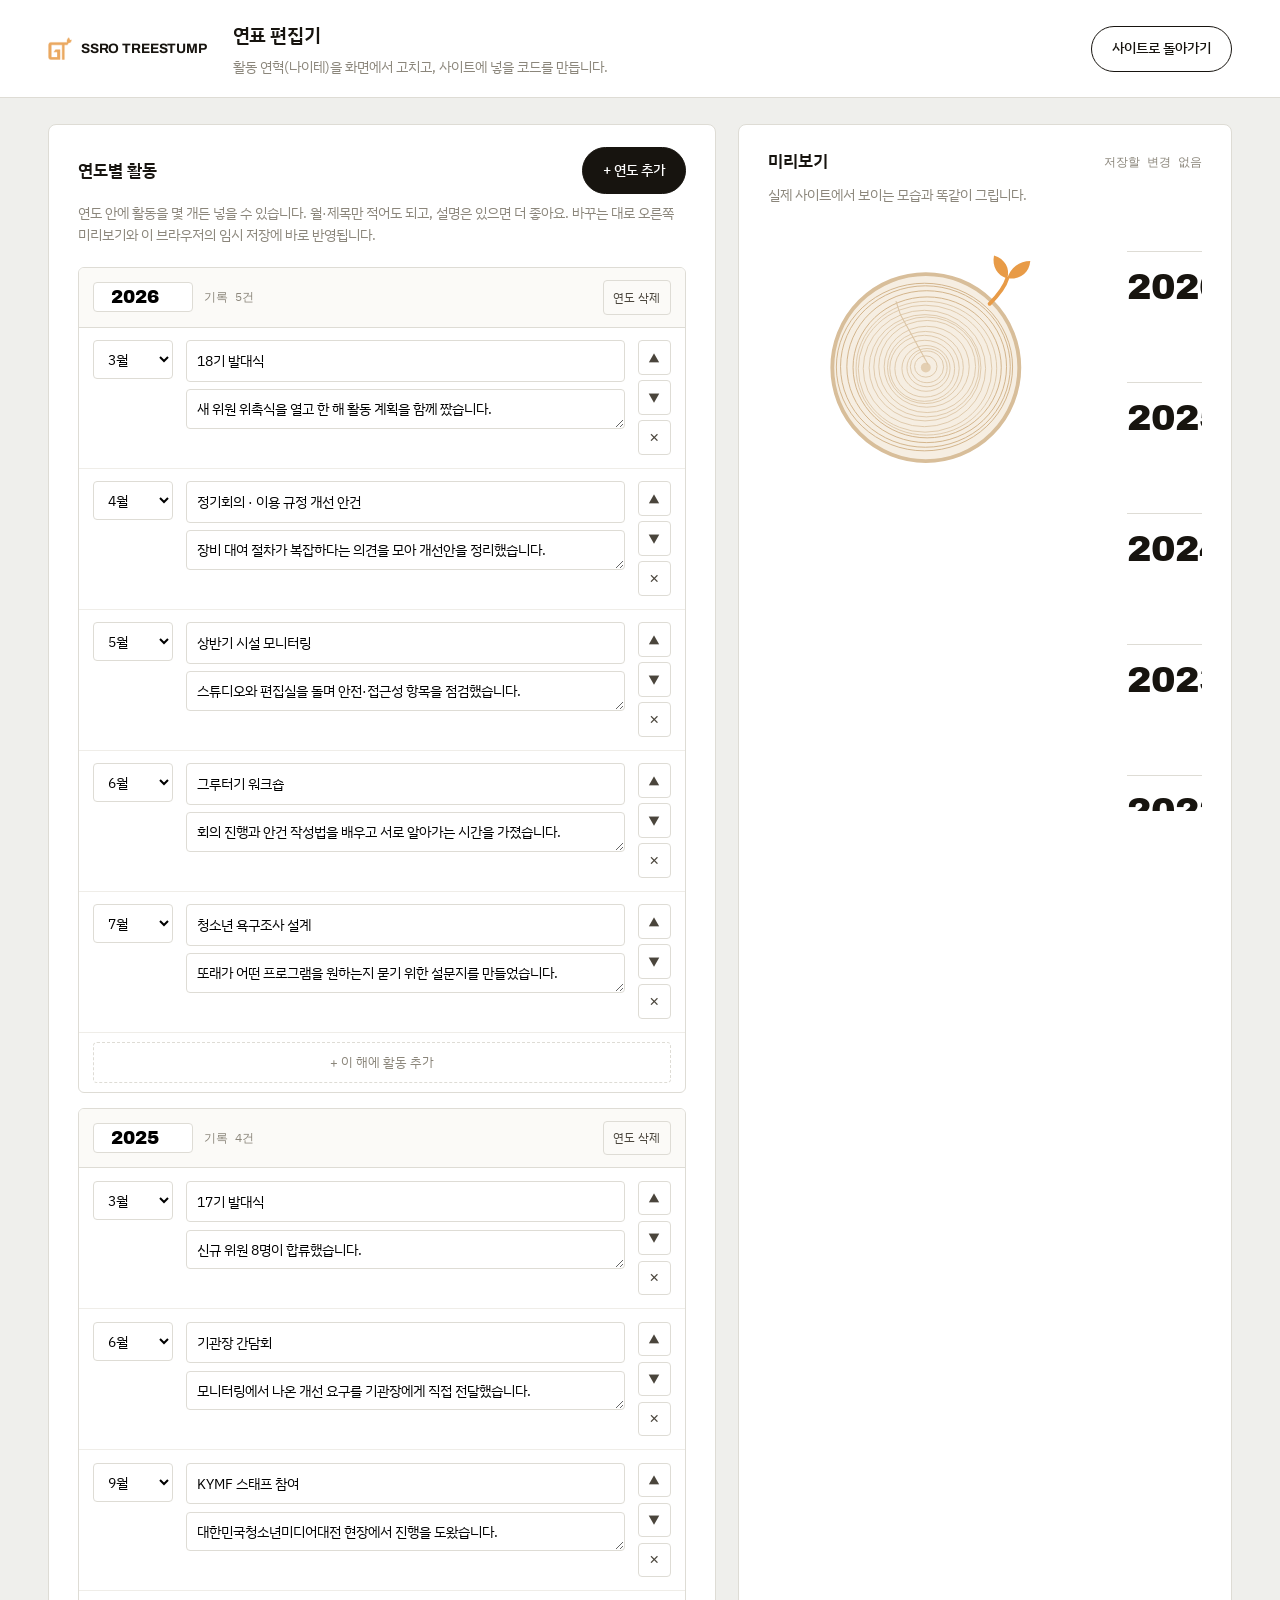
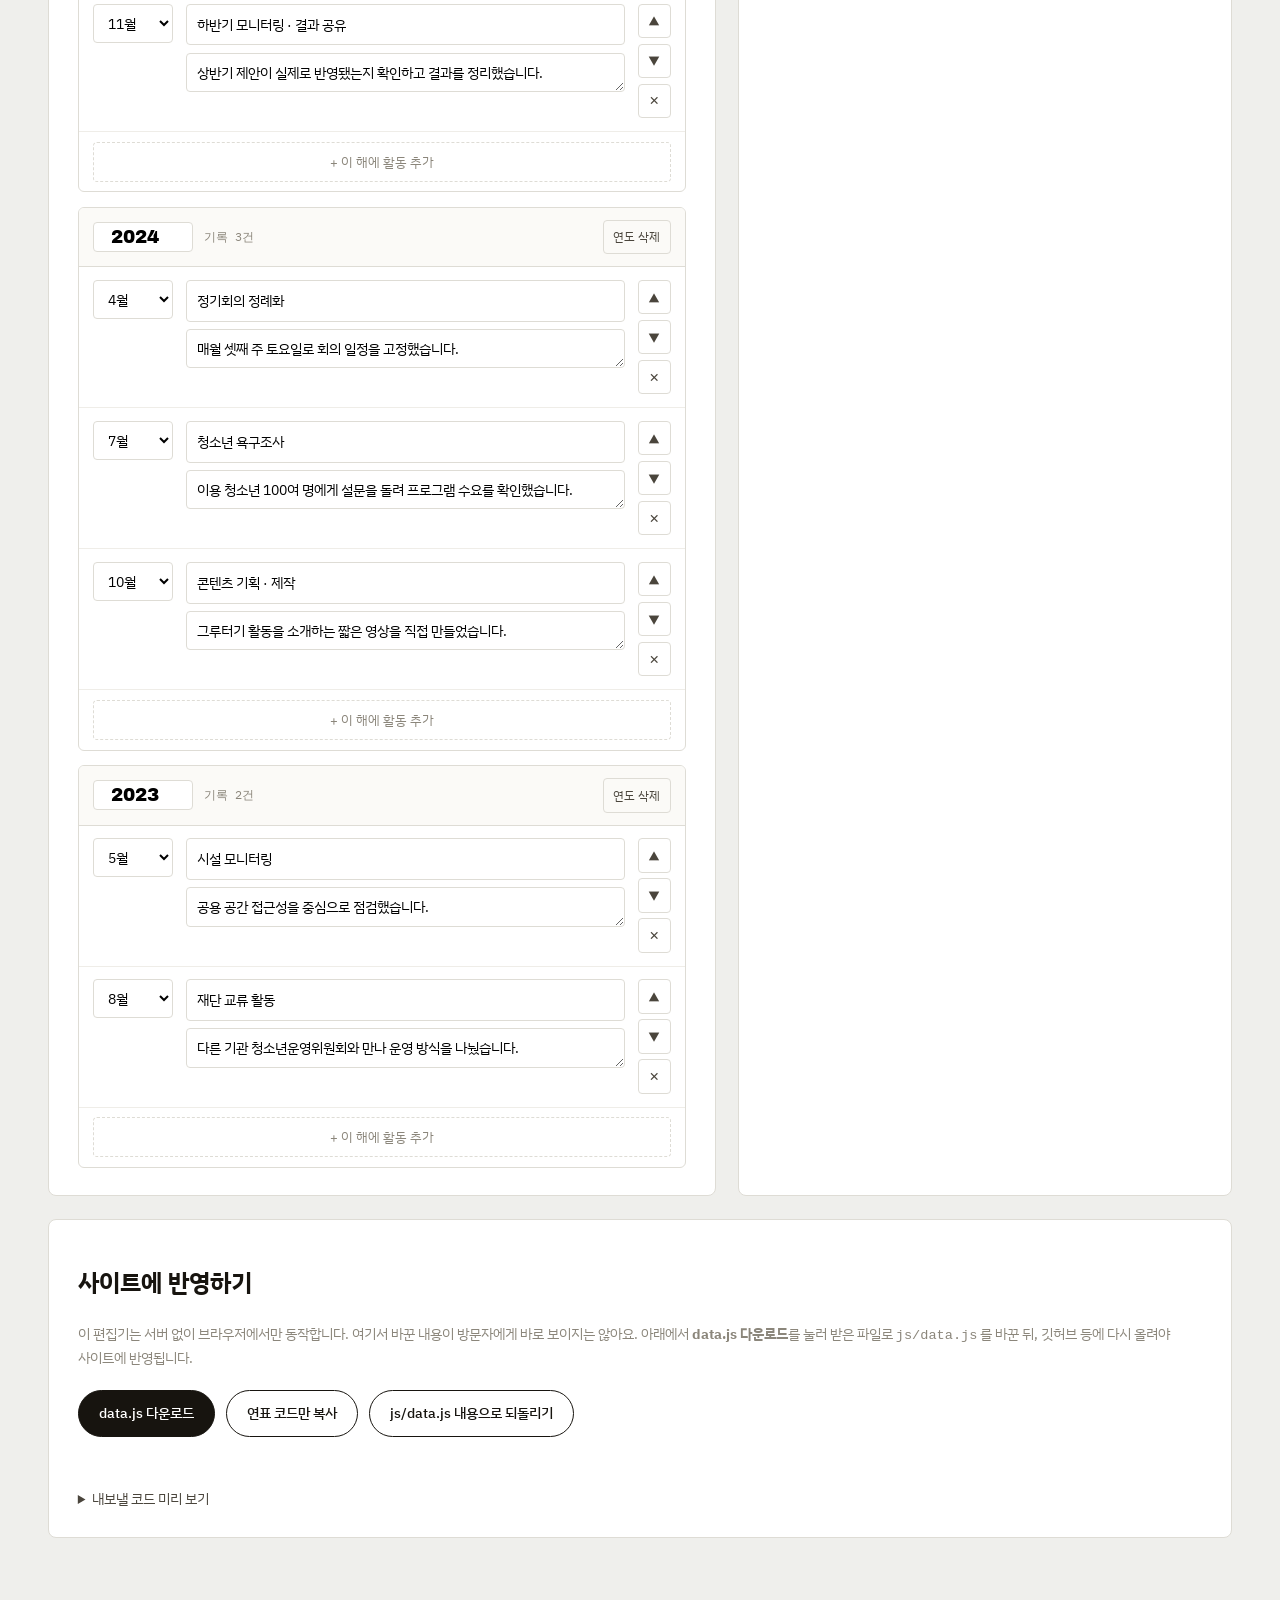
==== admin/timeline.html @ b39d5efb "Add timeline editor and polish site for deployment - Extract ring/year-list rendering into js/timeli" ====
<!DOCTYPE html>
<html lang="ko">
<head>
<meta charset="utf-8">
<meta name="viewport" content="width=device-width, initial-scale=1">
<title>연표 편집기 · SSRO TREESTUMP</title>
<meta name="description" content="그루터기 활동 연혁(나이테)을 편집하고 js/data.js 로 내보내는 관리자용 도구입니다.">
<meta name="robots" content="noindex, nofollow">
<link rel="icon" href="../img/logo.png">
<link rel="preconnect" href="https://fonts.googleapis.com">
<link rel="preconnect" href="https://fonts.gstatic.com" crossorigin>
<link href="https://fonts.googleapis.com/css2?family=Archivo+Black&family=Archivo:wght@400;500;600;700&family=IBM+Plex+Mono:wght@400;500&family=IBM+Plex+Sans+KR:wght@300;400;500;600;700&display=swap" rel="stylesheet">
<link rel="stylesheet" href="../css/style.css">
<link rel="stylesheet" href="../css/timeline-admin.css">
<script>document.documentElement.classList.add("js")</script>
</head>
<body class="admin-body">

<header class="admin-top">
  <a class="admin-brand" href="../index.html">
    <img src="../img/logo.png" alt="">
    <span>SSRO TREESTUMP</span>
  </a>
  <div class="admin-top-title">
    <h1>연표 편집기</h1>
    <p>활동 연혁(나이테)을 화면에서 고치고, 사이트에 넣을 코드를 만듭니다.</p>
  </div>
  <a class="btn ghost admin-back" href="../index.html">사이트로 돌아가기</a>
</header>

<div id="draftBanner" class="admin-banner" hidden>
  <p><b>이어서 하던 작업이 있어요.</b> 이 브라우저에 저장된 임시본을 불러올까요?</p>
  <div class="admin-banner-actions">
    <button class="btn" id="resumeDraft" type="button">이어서 하기</button>
    <button class="btn ghost" id="discardDraft" type="button">지우고 새로 시작</button>
  </div>
</div>

<main class="admin-main">

  <section class="admin-panel admin-editor" aria-labelledby="editorTitle">
    <div class="admin-panel-head">
      <h2 id="editorTitle">연도별 활동</h2>
      <button class="btn" id="addYearBtn" type="button">+ 연도 추가</button>
    </div>
    <p class="admin-hint">연도 안에 활동을 몇 개든 넣을 수 있습니다. 월·제목만 적어도 되고, 설명은 있으면 더 좋아요. 바꾸는 대로 오른쪽 미리보기와 이 브라우저의 임시 저장에 바로 반영됩니다.</p>
    <div id="yearList" class="admin-year-list"></div>
  </section>

  <section class="admin-panel admin-preview" aria-labelledby="previewTitle">
    <div class="admin-panel-head">
      <h2 id="previewTitle">미리보기</h2>
      <span class="admin-save-state" id="saveState">저장할 변경 없음</span>
    </div>
    <p class="admin-hint">실제 사이트에서 보이는 모습과 똑같이 그립니다.</p>
    <div class="rings-layout admin-rings">
      <div class="stump-col">
        <div class="stump-inner">
          <div class="stump" id="pvStump"></div>
        </div>
      </div>
      <div class="years" id="pvYears"></div>
    </div>
  </section>

  <section class="admin-panel admin-export" aria-labelledby="exportTitle">
    <h2 id="exportTitle">사이트에 반영하기</h2>
    <p class="admin-hint">
      이 편집기는 서버 없이 브라우저에서만 동작합니다. 여기서 바꾼 내용이 방문자에게 바로 보이지는 않아요.
      아래에서 <b>data.js 다운로드</b>를 눌러 받은 파일로 <code>js/data.js</code> 를 바꾼 뒤,
      깃허브 등에 다시 올려야 사이트에 반영됩니다.
    </p>
    <div class="admin-export-actions">
      <button class="btn" id="downloadBtn" type="button">data.js 다운로드</button>
      <button class="btn ghost" id="copyCodeBtn" type="button">연표 코드만 복사</button>
      <button class="btn ghost" id="resetBtn" type="button">js/data.js 내용으로 되돌리기</button>
    </div>
    <p class="admin-note" id="exportNote"></p>
    <details class="admin-code-details">
      <summary>내보낼 코드 미리 보기</summary>
      <pre id="codePreview" class="admin-code"></pre>
    </details>
  </section>

</main>

<script src="../js/data.js" defer></script>
<script src="../js/timeline-core.js" defer></script>
<script src="timeline-admin.js" defer></script>
</body>
</html>
---- css/style.css ----
/* ============================================================
   토큰
   ============================================================ */
:root{
  --ink:#17140F;
  --ink-2:#4A453C;
  --mute:#8B867B;
  --line:#DEDCD5;
  --paper:#EFEFEC;
  --panel:#FFFFFF;
  --orange:#F2690F;
  --amber:#E89B47;
  --wood:#EFE3D4;

  --nav-h:60px;
  --pad:clamp(1.25rem, 5vw, 5rem);
  --maxw:1180px;

  --sans:"IBM Plex Sans KR","Apple SD Gothic Neo",system-ui,sans-serif;
  --latin:"Archivo",system-ui,sans-serif;
  --display:"Archivo Black","Archivo",system-ui,sans-serif;
  --mono:"IBM Plex Mono",ui-monospace,monospace;
}
/* ============================================================
   스크롤 등장 효과
   ============================================================ */
.js .rv{
  opacity:0;transform:translateY(22px);
  transition:opacity .75s cubic-bezier(.16,1,.3,1),transform .75s cubic-bezier(.16,1,.3,1);
}
.js .rv.in{opacity:1;transform:none}

*{box-sizing:border-box}
html{scroll-behavior:smooth}
body{
  margin:0;background:var(--paper);color:var(--ink);
  font-family:var(--sans);font-weight:400;line-height:1.7;
  -webkit-font-smoothing:antialiased;overflow-x:clip;

  /* 한글이 '감사합 / 니다' 처럼 낱말 중간에서 끊기지 않게 합니다.
     띄어쓰기 자리에서만 줄이 바뀝니다. */
  word-break:keep-all;
  /* 띄어쓰기 없는 긴 영문·주소가 화면 밖으로 넘치는 것만 예외로 끊어 줍니다. */
  overflow-wrap:break-word;
}
img{max-width:100%;display:block}
button{font:inherit;color:inherit;cursor:pointer}
a{color:inherit}
:focus-visible{outline:2.5px solid var(--orange);outline-offset:3px;border-radius:2px}
.hero :focus-visible{outline-color:#fff}

.skip-link{
  position:absolute;left:1rem;top:-3rem;z-index:100;
  background:var(--ink);color:#fff;text-decoration:none;
  padding:.7rem 1.1rem;border-radius:4px;font-size:.88rem;font-weight:500;
  transition:top .2s;
}
.skip-link:focus{top:1rem}

.wrap{max-width:var(--maxw);margin:0 auto;padding-inline:var(--pad)}
.sec{padding-block:clamp(4rem,9vw,7.5rem);scroll-margin-top:var(--nav-h)}
.sec-eyebrow{
  font-family:var(--mono);font-size:.72rem;letter-spacing:.14em;
  text-transform:uppercase;color:var(--orange);margin:0 0 .9rem;
  display:flex;align-items:center;gap:.6rem;
}
.sec-eyebrow::after{content:"";flex:1;height:1px;background:var(--line);max-width:120px}
.sec-title{font-size:clamp(1.55rem,4.2vw,2.6rem);font-weight:600;letter-spacing:-.02em;line-height:1.35;margin:0 0 1.1rem;text-wrap:balance}
.sec-lead{max-width:56ch;color:var(--ink-2);font-size:1.02rem;margin:0;text-wrap:pretty}

/* ============================================================
   상단 바 — 히어로 위에서는 투명, 스크롤하면 종이색
   ============================================================ */
.nav{
  position:sticky;top:0;z-index:60;height:var(--nav-h);
  border-bottom:1px solid transparent;transition:background .3s,border-color .3s,backdrop-filter .3s;
}
.nav.solid{background:rgba(239,239,236,.88);backdrop-filter:blur(14px);border-bottom-color:var(--line)}
.nav-in{max-width:var(--maxw);margin:0 auto;height:100%;padding-inline:var(--pad);display:flex;align-items:center;gap:1.5rem}
.brand{display:flex;align-items:center;gap:.6rem;text-decoration:none;flex-shrink:0;color:#fff;transition:color .3s}
.brand img{width:26px;height:auto;filter:brightness(0) invert(1);transition:filter .3s}
.brand b{font-family:var(--latin);font-weight:700;font-size:.95rem;letter-spacing:-.01em}
.brand span{font-size:.8rem;opacity:.72;font-weight:500}
.nav.solid .brand{color:var(--ink)}
.nav.solid .brand img{filter:none}
.nav-links{
  margin-left:auto;display:flex;gap:.35rem;overflow-x:auto;scrollbar-width:none;
  -webkit-overflow-scrolling:touch;
  -webkit-mask-image:linear-gradient(90deg,#000 88%,transparent);
  mask-image:linear-gradient(90deg,#000 88%,transparent);
}
@media(min-width:700px){.nav-links{-webkit-mask-image:none;mask-image:none}}
@media(max-width:560px){
  .brand span{display:none}
  .nav-links .lg{display:none}
}
@media(max-width:430px){
  .brand b{display:none}
  .brand img{width:24px}
  .nav-links a{padding:.4rem .55rem;font-size:.84rem}
  .nav-in{gap:.75rem}
}
.nav-links::-webkit-scrollbar{display:none}
.nav-links a{
  text-decoration:none;font-size:.87rem;font-weight:500;color:rgba(255,255,255,.88);
  padding:.4rem .7rem;border-radius:999px;white-space:nowrap;transition:.2s;
}
.nav-links a:hover{background:rgba(255,255,255,.18);color:#fff}
.nav-links a.on{background:#fff;color:var(--orange)}
.nav.solid .nav-links a{color:var(--ink-2)}
.nav.solid .nav-links a:hover{background:#E4E3DE;color:var(--ink)}
.nav.solid .nav-links a.on{background:var(--ink);color:#fff}

/* ============================================================
   히어로 — 화면을 꽉 채우는 주황 판
   ============================================================ */
.hero{
  position:relative;background:var(--orange);color:#fff;overflow:hidden;
  min-height:100svh;margin-top:calc(var(--nav-h) * -1);
  display:flex;flex-direction:column;justify-content:center;align-items:center;
  padding:calc(var(--nav-h) + 2rem) var(--pad) 6.5rem;
}
.mq-field{position:absolute;inset:-2% 0;display:flex;flex-direction:column;justify-content:center;gap:clamp(.1rem,.7vh,.55rem)}
.mq-row{overflow:hidden}
.mq-track{display:flex;width:max-content;animation:drift var(--dur,40s) linear infinite;animation-delay:var(--delay,0s)}
.mq-row.rev .mq-track{animation-direction:reverse}
.mq-unit{display:flex;gap:2.4rem;padding-right:2.4rem}
.mq-unit b{
  font-family:var(--latin);font-weight:600;
  font-size:clamp(1.3rem,4.1vw,2.9rem);
  letter-spacing:-.005em;color:rgba(255,255,255,.34);white-space:nowrap;
}
.mq-row.out .mq-unit b{color:transparent;-webkit-text-stroke:1.1px rgba(255,255,255,.5)}
@keyframes drift{from{transform:translate3d(0,0,0)}to{transform:translate3d(-50%,0,0)}}

.hero-center{position:relative;text-align:center;display:flex;flex-direction:column;align-items:center}
.js .hero-center > *{animation:heroIn .9s cubic-bezier(.16,1,.3,1) both}
.js .hero-center > *:nth-child(1){animation-delay:.05s}
.js .hero-center > *:nth-child(2){animation-delay:.13s}
.js .hero-center > *:nth-child(3){animation-delay:.21s}
.js .hero-center > *:nth-child(4){animation-delay:.33s}
@keyframes heroIn{from{opacity:0;transform:translateY(20px)}to{opacity:1;transform:none}}
.hero-center::before{
  content:"";position:absolute;left:50%;top:50%;transform:translate(-50%,-50%);
  width:min(1400px,150vw);height:min(760px,90vh);
  background:radial-gradient(ellipse at center,var(--orange) 34%,rgba(242,105,15,.86) 52%,rgba(242,105,15,0) 74%);
}
.hero-center > *{position:relative}
.hero-mark{width:clamp(38px,5vw,52px);filter:brightness(0) invert(1);margin-bottom:clamp(1rem,2.5vh,1.8rem)}
.hero-eyebrow{font-family:var(--mono);font-size:clamp(.62rem,1.6vw,.78rem);letter-spacing:.2em;text-transform:uppercase;margin:0 0 clamp(.9rem,2vh,1.4rem);opacity:.85}
.hero-title{
  font-family:var(--display);font-size:clamp(2.9rem,13vw,8.4rem);
  line-height:.86;letter-spacing:-.035em;margin:0;text-transform:uppercase;
}
.hero-title span{display:block}
.hero-sub{margin:clamp(1.2rem,3vh,2rem) 0 0;font-size:clamp(.9rem,2.2vw,1.14rem);font-weight:500;opacity:.94;letter-spacing:.01em}
.hero-foot{
  position:absolute;left:0;right:0;bottom:0;padding:1.1rem var(--pad);
  border-top:1px solid rgba(255,255,255,.35);
  display:flex;flex-wrap:wrap;gap:.35rem 1.6rem;align-items:center;
  font-family:var(--mono);font-size:clamp(.66rem,1.5vw,.76rem);letter-spacing:.02em;
}
.hero-foot .down{margin-left:auto;text-decoration:none;display:flex;align-items:center;gap:.5rem;opacity:.9}
.hero-foot .down svg{animation:bob 2.4s ease-in-out infinite}
@keyframes bob{0%,100%{transform:translateY(0)}50%{transform:translateY(4px)}}

/* ============================================================
   소개
   ============================================================ */
.about-grid{display:grid;grid-template-columns:1fr;gap:clamp(1.8rem,4vw,3.5rem)}
@media(min-width:900px){.about-grid{grid-template-columns:1.15fr .85fr;align-items:start}}
.about-body p{margin:0 0 1.1rem;color:var(--ink-2);max-width:60ch}
.about-body p strong{color:var(--ink);font-weight:600}
.facts{display:grid;grid-template-columns:repeat(2,1fr);gap:1px;background:var(--line);border:1px solid var(--line)}
.fact{background:var(--panel);padding:1.15rem 1.1rem}
.fact dt{font-family:var(--mono);font-size:.68rem;letter-spacing:.1em;color:var(--mute);text-transform:uppercase;margin-bottom:.4rem}
.fact dd{margin:0;font-size:1.02rem;font-weight:600;letter-spacing:-.01em;line-height:1.4}
.fact dd small{display:block;font-size:.78rem;font-weight:400;color:var(--mute);margin-top:.15rem}
.doing{margin:2rem 0 0;padding:0;list-style:none;display:flex;flex-wrap:wrap;gap:.5rem}
.doing li{font-size:.85rem;font-weight:500;padding:.42rem .85rem;border:1px solid var(--line);border-radius:999px;background:var(--panel)}
.doing li b{font-family:var(--mono);font-weight:400;color:var(--orange);font-size:.76rem;margin-left:.4rem}

/* ============================================================
   구성원
   ============================================================ */
.members{background:var(--panel);border-block:1px solid var(--line)}
.member-grid{margin-top:2.6rem;display:grid;gap:1px;background:var(--line);border:1px solid var(--line);grid-template-columns:1fr}
@media(min-width:620px){.member-grid{grid-template-columns:repeat(2,1fr)}}
@media(min-width:900px){.member-grid{grid-template-columns:repeat(3,1fr)}}
@media(min-width:1120px){.member-grid{grid-template-columns:repeat(4,1fr)}}
.member{background:var(--panel);padding:1.5rem 1.3rem 1.4rem;transition:background .2s}
.member:hover{background:#FBFAF7}
.ring-avatar{
  width:52px;height:52px;border-radius:50%;display:grid;place-items:center;margin-bottom:1rem;
  background:repeating-radial-gradient(circle at 46% 54%,var(--wood) 0 3px,#F7EFE4 3px 6px);
  border:1px solid #E4D5C0;
}
.ring-avatar span{font-family:var(--latin);font-weight:700;font-size:.95rem;color:#B07A38}
.member-role{font-family:var(--mono);font-size:.7rem;letter-spacing:.08em;color:var(--orange);text-transform:uppercase}
.member-name{font-size:1.12rem;font-weight:600;margin:.35rem 0 .1rem;letter-spacing:-.01em}
.member-term{font-family:var(--mono);font-size:.72rem;color:var(--mute)}
.member-word{font-size:.88rem;color:var(--ink-2);margin:.75rem 0 .9rem;line-height:1.65}
.tags{display:flex;flex-wrap:wrap;gap:.3rem}
.tags i{font-style:normal;font-size:.73rem;color:var(--mute);background:#F3F2EE;padding:.15rem .5rem;border-radius:4px}

/* ============================================================
   연혁 — 나이테 + 연도 아코디언
   ============================================================ */
.rings-layout{margin-top:2.8rem;display:grid;gap:clamp(2rem,4vw,3.5rem);grid-template-columns:1fr}
.stump{max-width:340px;margin-inline:auto}
@media(min-width:760px){
  .rings-layout{grid-template-columns:minmax(220px,320px) 1fr;align-items:stretch;gap:clamp(1.5rem,3vw,3.5rem)}
  .stump-col{position:relative}
  .stump-inner{position:sticky;top:calc(var(--nav-h) + 2rem)}
  .stump{max-width:none}
}
.stump svg{width:100%;height:auto;display:block}
.stump-cap{font-family:var(--mono);font-size:.72rem;color:var(--mute);text-align:center;margin-top:.9rem;line-height:1.7}
.ring-hit{fill:none;stroke:transparent;stroke-width:11;cursor:pointer}
.ring-line{fill:none;stroke:#DCC5A5;stroke-width:1.6;transition:stroke .2s,stroke-width .2s}
.ring-g:hover .ring-line{stroke:var(--amber);stroke-width:2.6}
.ring-g.has .ring-line{stroke:#CFAE81}
.ring-g.on .ring-line{stroke:var(--orange);stroke-width:3.6}

.years{border-top:1px solid var(--line)}
.yr{border-bottom:1px solid var(--line)}
.yr-head{
  width:100%;display:flex;align-items:baseline;gap:clamp(.7rem,2vw,1.2rem);
  padding:1.05rem 0;background:none;border:0;text-align:left;
}
.yr-num{font-family:var(--display);font-size:clamp(1.5rem,3.6vw,2.3rem);line-height:1;letter-spacing:-.025em;transition:color .2s}
.yr-meta{font-family:var(--mono);font-size:.74rem;color:var(--mute);margin-right:auto;transform:translateY(-.15em)}
.yr-mark{width:15px;height:15px;position:relative;flex-shrink:0;transform:translateY(-.35em);opacity:.5;transition:opacity .2s}
.yr-mark::before,.yr-mark::after{content:"";position:absolute;background:currentColor;transition:transform .3s,background .2s}
.yr-mark::before{left:0;top:7px;width:15px;height:1.5px}
.yr-mark::after{left:6.75px;top:0;width:1.5px;height:15px}
.yr-head:hover .yr-num{color:var(--amber)}
.yr-head:hover .yr-mark{opacity:1}
.yr.empty .yr-num{color:#BEBAB0}
.yr.on .yr-num{color:var(--orange)}
.yr.on .yr-mark{opacity:1;color:var(--orange)}
.yr.on .yr-mark::after{transform:scaleY(0)}
.yr-body{display:grid;grid-template-rows:0fr;transition:grid-template-rows .4s cubic-bezier(.4,0,.2,1)}
.yr.on .yr-body{grid-template-rows:1fr}
.yr-body > .yr-inner{overflow:hidden}
.more{
  width:100%;background:none;border:0;border-bottom:1px solid var(--line);
  padding:1.1rem 0;text-align:left;font-family:var(--mono);font-size:.8rem;
  color:var(--mute);letter-spacing:.02em;display:flex;align-items:center;gap:.6rem;transition:color .2s;
}
.more::after{content:"";flex:1;height:1px;background:var(--line)}
.more:hover{color:var(--orange)}

.log{list-style:none;margin:0;padding:0 0 1.4rem}
.log li{display:grid;grid-template-columns:56px 1fr;gap:1rem;padding:.85rem 0;border-top:1px solid #EAE8E2}
.log time{font-family:var(--mono);font-size:.8rem;color:var(--orange);padding-top:.2rem}
.log h4{margin:0 0 .3rem;font-size:1rem;font-weight:600;letter-spacing:-.01em}
.log p{margin:0;font-size:.88rem;color:var(--ink-2);line-height:1.65}
.log-empty{padding:1.1rem 0 1.6rem;color:var(--mute);font-size:.9rem;border-top:1px solid #EAE8E2;max-width:52ch}
.log-empty b{display:block;color:var(--ink);font-weight:600;font-size:.98rem;margin-bottom:.3rem}

/* ============================================================
   활동 사진 (인스타그램)
   ============================================================ */
.photos{background:var(--panel);border-block:1px solid var(--line)}
.ig-feed{margin-top:2.6rem;display:grid;gap:1.2rem;grid-template-columns:repeat(auto-fill,minmax(min(100%,320px),1fr));align-items:start}
.ig-feed iframe,.ig-feed blockquote{margin:0 !important;max-width:100% !important;min-width:0 !important}
.ig-card{
  margin-top:2.6rem;display:flex;align-items:center;gap:1rem;text-decoration:none;
  border:1px solid var(--line);background:#FBFAF7;padding:1.5rem clamp(1.2rem,3vw,2rem);transition:.2s;
}
.ig-card:hover{border-color:var(--orange);background:#FFF6EF}
.ig-card .handle{font-family:var(--latin);font-weight:700;font-size:1.15rem;letter-spacing:-.01em}
.ig-card .msg{font-size:.9rem;color:var(--ink-2)}
.ig-card .go{margin-left:auto;color:var(--orange);flex-shrink:0}
@media(max-width:520px){
  .ig-card{flex-wrap:wrap;gap:.35rem}
  .ig-card .msg{width:100%}
  .ig-card .go{margin-left:0}
}
.ig-note{margin:1.4rem 0 0;font-family:var(--mono);font-size:.74rem;color:var(--mute)}

/* ============================================================
   문의
   ============================================================ */
.contact{border-top:1px solid var(--line)}
.contact-grid{margin-top:2.6rem;display:grid;gap:clamp(2rem,4vw,3.2rem);grid-template-columns:1fr}
@media(min-width:900px){.contact-grid{grid-template-columns:1.1fr .9fr}}
.field{margin-bottom:1.15rem}
.field label{display:block;font-size:.83rem;font-weight:500;margin-bottom:.4rem}
.field label span{color:var(--orange);margin-left:.15rem}
.field input,.field select,.field textarea{
  width:100%;font:inherit;font-size:.93rem;padding:.7rem .85rem;
  border:1px solid var(--line);background:var(--panel);border-radius:2px;transition:border-color .15s;
}
.field textarea{resize:vertical;min-height:130px;line-height:1.7}
.field input:focus,.field select:focus,.field textarea:focus{outline:none;border-color:var(--orange)}
.field.bad input,.field.bad select,.field.bad textarea{border-color:#C7401A;background:#FEF6F3}
.err{display:none;font-size:.78rem;color:#C7401A;margin-top:.35rem}
.field.bad .err{display:block}
.check{display:flex;gap:.6rem;align-items:flex-start;font-size:.84rem;color:var(--ink-2);margin-bottom:1.4rem}
.check input{width:16px;height:16px;margin-top:.25rem;accent-color:var(--orange);flex-shrink:0}
.btn{
  display:inline-flex;align-items:center;gap:.5rem;background:var(--ink);color:#fff;
  border:1px solid var(--ink);padding:.62rem 1.25rem;border-radius:999px;
  font-size:.9rem;font-weight:500;transition:.18s;text-decoration:none;
}
.btn:hover{background:var(--orange);border-color:var(--orange)}
.btn.ghost{background:transparent;color:var(--ink)}
.btn.ghost:hover{background:var(--ink);color:#fff}
.hp{position:absolute;left:-9999px;width:1px;height:1px;overflow:hidden}
.btn[disabled]{opacity:.55;pointer-events:none}
.sent{display:none;border:1px solid var(--orange);background:#FFF6EF;padding:1.6rem}
.sent.show{display:block}
.sent h3{margin:0 0 .5rem;font-size:1.1rem;font-weight:600}
.sent p{margin:0 0 1.2rem;font-size:.9rem;color:var(--ink-2)}
.sent-actions{display:flex;gap:.6rem;flex-wrap:wrap}
.info-card{border:1px solid var(--line);background:var(--panel);padding:1.5rem}
.info-card dl{margin:0}
.info-card dt{font-family:var(--mono);font-size:.68rem;letter-spacing:.1em;text-transform:uppercase;color:var(--mute);margin-top:1.2rem}
.info-card dt:first-of-type{margin-top:0}
.info-card dd{margin:.3rem 0 0;font-size:.92rem;font-weight:500}
.info-card dd a{color:var(--orange);text-decoration:none;border-bottom:1px solid rgba(242,105,15,.35)}
.info-card dd small{display:block;font-weight:400;font-size:.82rem;color:var(--mute);margin-top:.2rem;line-height:1.6}

/* ============================================================
   푸터
   ============================================================ */
.foot{border-top:1px solid var(--line);padding:2.6rem 0 3.4rem;background:var(--paper)}
.foot-in{display:flex;flex-wrap:wrap;gap:1.5rem;align-items:flex-end;justify-content:space-between}
.foot-mark{display:flex;align-items:center;gap:.7rem}
.foot-mark img{width:34px}
.foot-mark b{font-family:var(--latin);font-size:1rem;display:block}
.foot-mark span{font-size:.8rem;color:var(--mute)}
.foot p{margin:0;font-family:var(--mono);font-size:.74rem;color:var(--mute);line-height:1.9}

/* ============================================================
   작은 화면 다듬기
   ============================================================ */
@media(max-width:620px){
  .facts{grid-template-columns:1fr}
  .log li{grid-template-columns:1fr;gap:.25rem}
  .log time{padding-top:0}
  .hero-foot{gap:.2rem 1rem;padding-bottom:1.3rem}
  .hero-foot .down{width:100%;margin-left:0;justify-content:flex-start;margin-top:.3rem}
}
@media(hover:none){
  .member:hover{background:var(--panel)}
  .yr-head:hover .yr-num{color:inherit}
  .yr.on .yr-num{color:var(--orange)}
}
a,button{-webkit-tap-highlight-color:rgba(242,105,15,.15)}

@media (prefers-reduced-motion:reduce){
  html{scroll-behavior:auto}
  .mq-track,.hero-foot .down svg{animation:none}
  .js .hero-center > *{animation:none}
  .js .rv{opacity:1;transform:none;transition:none}
  *{transition-duration:.01ms !important}
}

/* ============================================================
   내용 파일 오류 안내
   ============================================================ */
.data-error{
  position:fixed;left:0;right:0;bottom:0;z-index:200;
  background:var(--ink);color:#fff;padding:1.2rem clamp(1rem,4vw,2.5rem);
  font-family:var(--mono);font-size:.8rem;line-height:1.75;
  max-height:60vh;overflow:auto;border-top:3px solid var(--orange);
}
.data-error b{display:block;color:var(--orange);font-size:.95rem;margin-bottom:.4rem}
.data-error p{margin:.2rem 0}
.data-error ul{margin:.4rem 0;padding-left:1.2rem}
.data-error code{
  display:block;margin-top:.8rem;padding:.6rem .8rem;
  background:rgba(255,255,255,.12);border-radius:3px;white-space:pre-wrap;
}
---- css/timeline-admin.css ----
/* ============================================================
   연표 편집기 전용 스타일. css/style.css 의 색·글꼴 토큰을 그대로 쓰고,
   여기서는 편집기 화면 배치만 다룹니다.
   ============================================================ */

.admin-body{background:var(--paper);min-height:100vh}

.admin-top{
  display:flex;flex-wrap:wrap;gap:1.2rem 1.6rem;align-items:center;
  padding:1.2rem clamp(1.25rem,4vw,3rem);border-bottom:1px solid var(--line);
  background:var(--panel);
}
.admin-brand{display:flex;align-items:center;gap:.55rem;text-decoration:none;color:var(--ink)}
.admin-brand img{width:24px}
.admin-brand span{font-family:var(--latin);font-weight:700;font-size:.85rem;letter-spacing:-.01em}
.admin-top-title{margin-right:auto}
.admin-top-title h1{margin:0;font-size:1.2rem;font-weight:600;letter-spacing:-.01em}
.admin-top-title p{margin:.2rem 0 0;font-size:.85rem;color:var(--mute)}
.admin-back{white-space:nowrap}

.admin-banner{
  margin:1.2rem clamp(1.25rem,4vw,3rem) 0;padding:1rem 1.2rem;
  background:#FFF6EF;border:1px solid var(--amber);border-radius:6px;
  display:flex;flex-wrap:wrap;gap:.8rem 1.4rem;align-items:center;justify-content:space-between;
}
.admin-banner[hidden]{display:none}
.admin-banner p{margin:0;font-size:.9rem}
.admin-banner-actions{display:flex;gap:.6rem;flex-wrap:wrap}

.admin-main{
  max-width:1320px;margin:0 auto;padding:1.6rem clamp(1.25rem,4vw,3rem) 4rem;
  display:grid;gap:1.4rem;grid-template-columns:1fr;
}
@media(min-width:980px){
  .admin-main{grid-template-columns:1.15fr .85fr}
  .admin-export{grid-column:1 / -1}
}

.admin-panel{
  background:var(--panel);border:1px solid var(--line);border-radius:8px;
  padding:1.4rem clamp(1.1rem,2.5vw,1.8rem) 1.7rem;
}
.admin-panel-head{display:flex;align-items:center;justify-content:space-between;gap:1rem;flex-wrap:wrap}
.admin-panel-head h2{margin:0;font-size:1.05rem;font-weight:600}
.admin-hint{font-size:.85rem;color:var(--mute);margin:.5rem 0 1.3rem;line-height:1.65}
.admin-save-state{font-family:var(--mono);font-size:.72rem;color:var(--mute)}
.admin-save-state.saved{color:#3E7A4C}

/* ── 연도 목록 편집 ─────────────────────────────────────── */
.admin-year-list{display:flex;flex-direction:column;gap:.9rem}
.admin-year{border:1px solid var(--line);border-radius:6px;overflow:hidden}
.admin-year-head{
  display:flex;align-items:center;gap:.7rem;padding:.75rem .9rem;
  background:#FBFAF7;border-bottom:1px solid var(--line);
}
.admin-year-head .yr-input{
  width:5.4em;font-family:var(--display);font-size:1.15rem;text-align:center;
  border:1px solid var(--line);border-radius:4px;padding:.25rem .3rem;background:var(--panel);
}
.admin-year-head .yr-count{font-family:var(--mono);font-size:.74rem;color:var(--mute);margin-right:auto}
.admin-icon-btn{
  background:none;border:1px solid var(--line);border-radius:4px;color:var(--ink-2);
  font-size:.78rem;padding:.35rem .6rem;transition:.15s;
}
.admin-icon-btn:hover{border-color:var(--orange);color:var(--orange)}
.admin-icon-btn.danger:hover{border-color:#C7401A;color:#C7401A}

.admin-entries{display:flex;flex-direction:column}
.admin-entry{
  display:grid;grid-template-columns:5rem 1fr auto;gap:.6rem .8rem;
  padding:.8rem .9rem;border-bottom:1px solid #EFEDE8;align-items:start;
}
.admin-entry:last-child{border-bottom:0}
.admin-entry select,.admin-entry input,.admin-entry textarea{
  width:100%;font:inherit;font-size:.87rem;padding:.5rem .6rem;
  border:1px solid var(--line);border-radius:4px;background:var(--panel);
}
.admin-entry textarea{resize:vertical;min-height:2.6em;line-height:1.55}
.admin-entry .entry-fields{display:flex;flex-direction:column;gap:.45rem}
.admin-entry .entry-fields input.bad,.admin-entry textarea.bad{border-color:#C7401A}
.admin-entry-actions{display:flex;flex-direction:column;gap:.35rem}
.admin-empty-note{padding:.9rem;font-size:.82rem;color:var(--mute)}
.admin-year-foot{padding:.6rem .9rem;border-top:1px solid #EFEDE8}
.admin-add-entry{
  background:none;border:1px dashed var(--line);border-radius:4px;width:100%;
  padding:.5rem;font-size:.82rem;color:var(--mute);transition:.15s;
}
.admin-add-entry:hover{border-color:var(--orange);color:var(--orange)}
.admin-no-years{padding:1.4rem 0;color:var(--mute);font-size:.9rem;text-align:center}

/* ── 미리보기 ───────────────────────────────────────────── */
.admin-rings .stump{max-width:220px}
.admin-preview .yr-head{cursor:pointer}
.admin-preview .years{max-height:560px;overflow-y:auto}

/* ── 내보내기 ───────────────────────────────────────────── */
.admin-export-actions{display:flex;flex-wrap:wrap;gap:.7rem;margin:1rem 0}
.admin-note{font-size:.83rem;color:var(--mute);min-height:1.4em;margin:0}
.admin-note.ok{color:#3E7A4C}
.admin-note.error{color:#C7401A}
.admin-code-details{margin-top:1rem}
.admin-code-details summary{cursor:pointer;font-size:.85rem;color:var(--ink-2)}
.admin-code{
  margin-top:.8rem;max-height:340px;overflow:auto;background:#171512;color:#EFEAE0;
  padding:1rem 1.1rem;border-radius:6px;font-family:var(--mono);font-size:.78rem;line-height:1.65;
  white-space:pre;
}

@media(max-width:600px){
  .admin-entry{grid-template-columns:1fr}
  .admin-entry-actions{flex-direction:row}
}
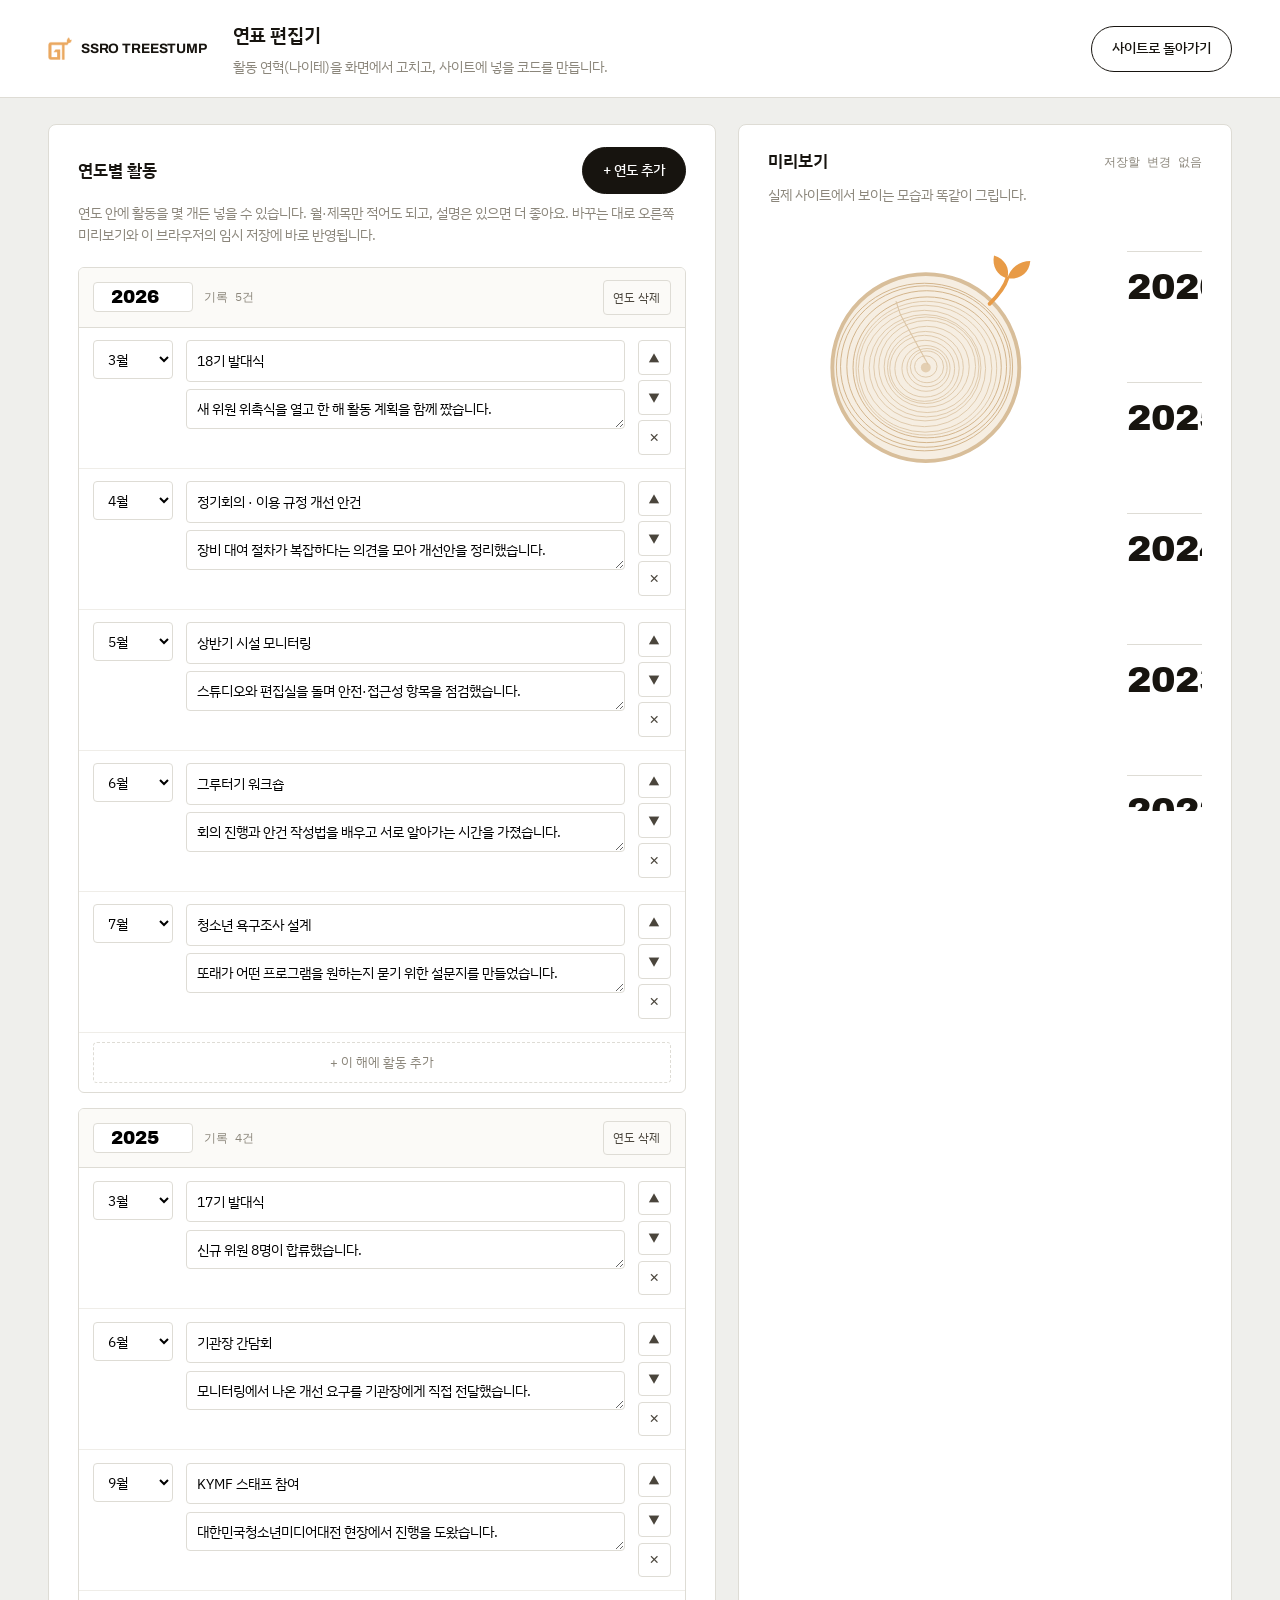
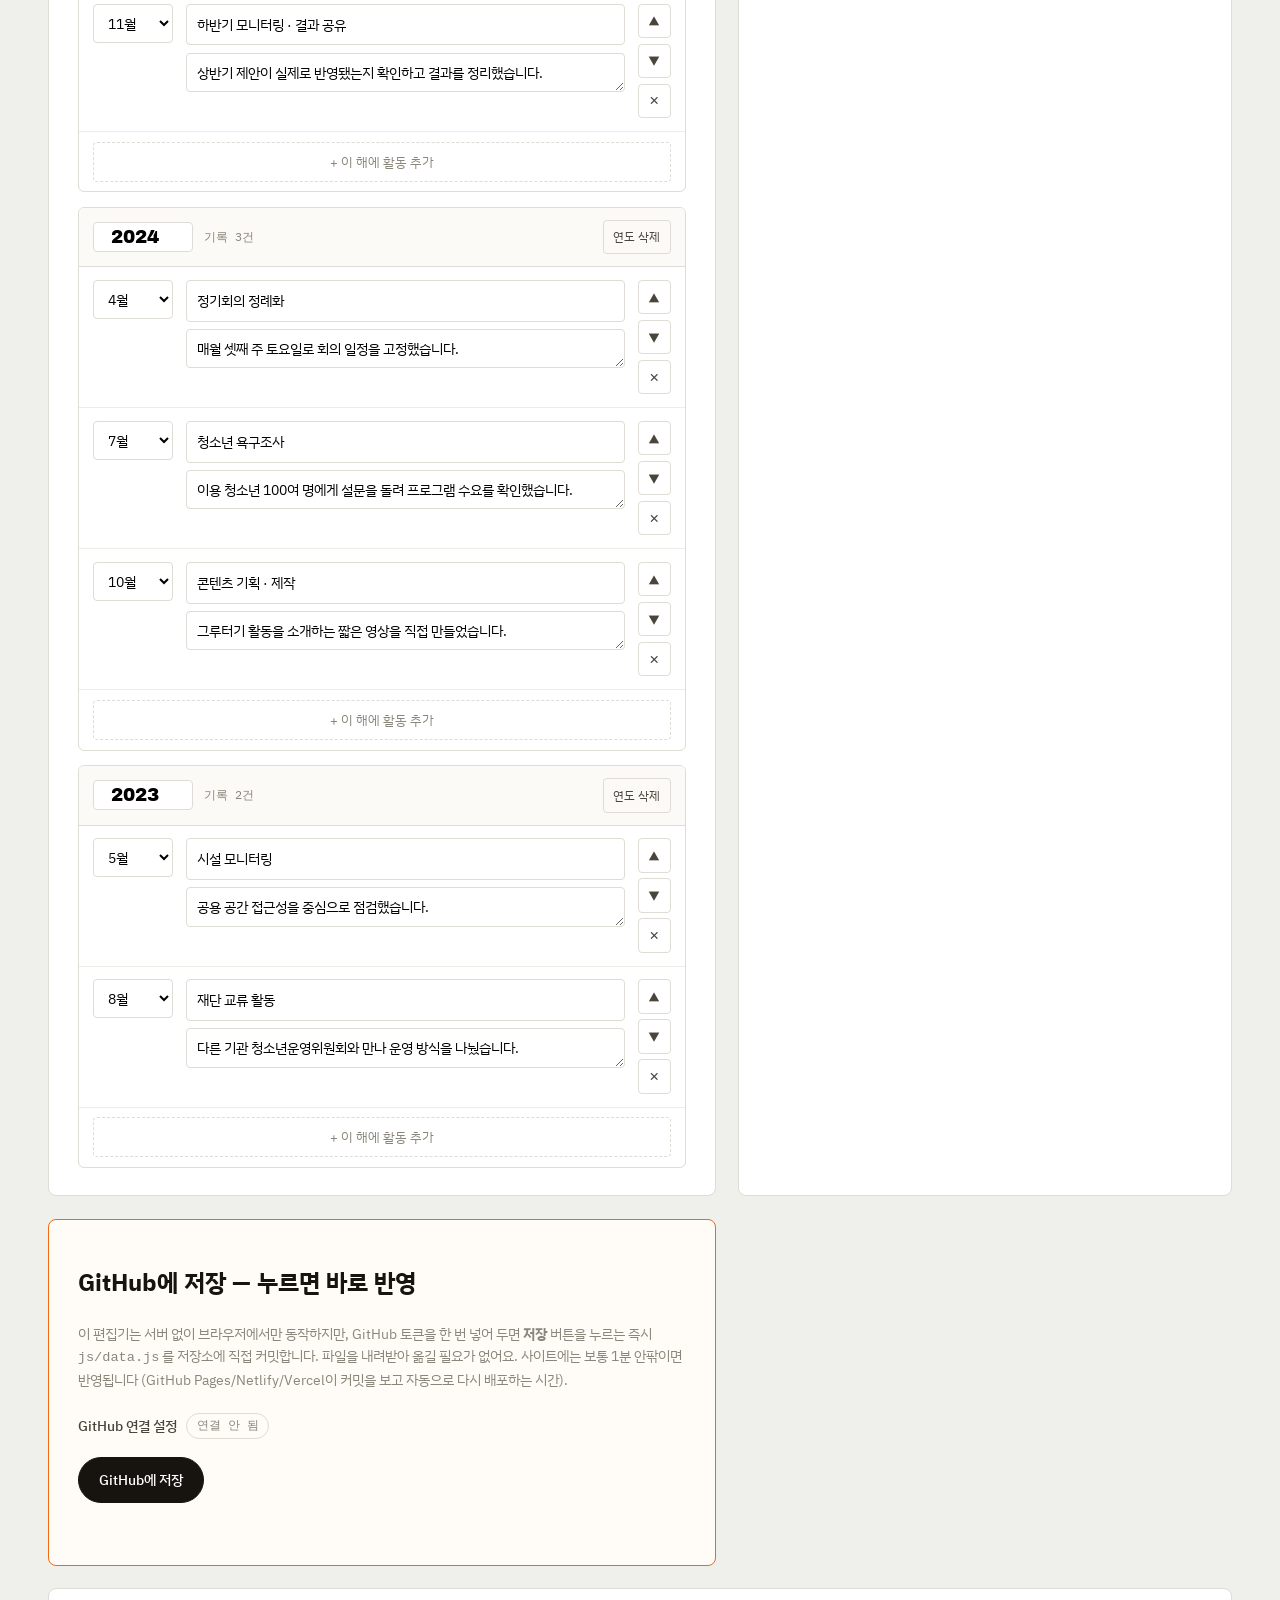
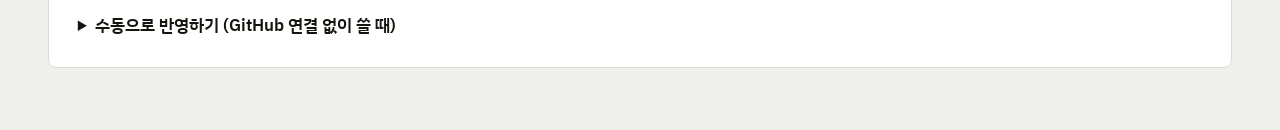
==== commit a73fcee4: "Add GitHub direct-save to the timeline editor Pressing 저장 previously only produced a downloadable da" ====
--- a/admin/timeline.html
+++ b/admin/timeline.html
@@ -63,22 +63,65 @@
     </div>
   </section>
 
+  <section class="admin-panel admin-publish" aria-labelledby="publishTitle">
+    <h2 id="publishTitle">GitHub에 저장 — 누르면 바로 반영</h2>
+    <p class="admin-hint">
+      이 편집기는 서버 없이 브라우저에서만 동작하지만, GitHub 토큰을 한 번 넣어 두면
+      <b>저장</b> 버튼을 누르는 즉시 <code>js/data.js</code> 를 저장소에 직접 커밋합니다.
+      파일을 내려받아 옮길 필요가 없어요. 사이트에는 보통 1분 안팎이면 반영됩니다
+      (GitHub Pages/Netlify/Vercel이 커밋을 보고 자동으로 다시 배포하는 시간).
+    </p>
+
+    <details class="admin-gh-settings" id="ghSettings">
+      <summary>GitHub 연결 설정 <span class="admin-gh-status" id="ghStatus">연결 안 됨</span></summary>
+      <div class="admin-gh-grid">
+        <label>저장소 소유자<input type="text" id="ghOwner" placeholder="heerion" autocomplete="off"></label>
+        <label>저장소 이름<input type="text" id="ghRepo" placeholder="ssro_treestump" autocomplete="off"></label>
+        <label>브랜치<input type="text" id="ghBranch" placeholder="main" autocomplete="off"></label>
+        <label class="admin-gh-token">개인 액세스 토큰(PAT)<input type="password" id="ghToken" placeholder="github_pat_…" autocomplete="off"></label>
+      </div>
+      <label class="admin-gh-remember">
+        <input type="checkbox" id="ghRemember" checked>
+        <span>이 브라우저에 저장소 정보·토큰 기억하기</span>
+      </label>
+      <p class="admin-gh-note">
+        <a href="https://github.com/settings/personal-access-tokens/new" target="_blank" rel="noopener">GitHub에서 fine-grained 토큰 만들기</a> —
+        <b>Repository access</b>는 이 저장소 하나만, <b>Permissions → Contents</b>는
+        <b>Read and write</b>로만 좁혀서 만드세요. 유효 기간도 짧게 잡는 걸 추천합니다.
+        토큰은 이 브라우저에만 저장되고 GitHub API로만 전송돼요. 공용 컴퓨터에서는
+        체크를 끄거나 아래 '토큰 지우기'로 끝난 뒤 지워 주세요.
+      </p>
+      <div class="admin-export-actions">
+        <button class="btn ghost" id="ghCheckBtn" type="button">연결 확인</button>
+        <button class="btn ghost" id="ghClearBtn" type="button">토큰 지우기</button>
+      </div>
+    </details>
+
+    <div class="admin-export-actions admin-publish-actions">
+      <button class="btn" id="ghSaveBtn" type="button">GitHub에 저장</button>
+      <span class="admin-save-state" id="ghSaveState"></span>
+    </div>
+    <p class="admin-note" id="ghNote"></p>
+  </section>
+
   <section class="admin-panel admin-export" aria-labelledby="exportTitle">
-    <h2 id="exportTitle">사이트에 반영하기</h2>
-    <p class="admin-hint">
-      이 편집기는 서버 없이 브라우저에서만 동작합니다. 여기서 바꾼 내용이 방문자에게 바로 보이지는 않아요.
-      아래에서 <b>data.js 다운로드</b>를 눌러 받은 파일로 <code>js/data.js</code> 를 바꾼 뒤,
-      깃허브 등에 다시 올려야 사이트에 반영됩니다.
-    </p>
-    <div class="admin-export-actions">
-      <button class="btn" id="downloadBtn" type="button">data.js 다운로드</button>
-      <button class="btn ghost" id="copyCodeBtn" type="button">연표 코드만 복사</button>
-      <button class="btn ghost" id="resetBtn" type="button">js/data.js 내용으로 되돌리기</button>
-    </div>
-    <p class="admin-note" id="exportNote"></p>
-    <details class="admin-code-details">
-      <summary>내보낼 코드 미리 보기</summary>
-      <pre id="codePreview" class="admin-code"></pre>
+    <details>
+      <summary><h2 class="admin-export-summary-title" id="exportTitle">수동으로 반영하기 (GitHub 연결 없이 쓸 때)</h2></summary>
+      <p class="admin-hint">
+        토큰을 쓰고 싶지 않거나 인터넷에 올리기 전 로컬에서만 확인할 때 씁니다.
+        <b>data.js 다운로드</b>를 눌러 받은 파일로 <code>js/data.js</code> 를 바꾼 뒤,
+        평소 방법대로 다시 올려야 사이트에 반영됩니다.
+      </p>
+      <div class="admin-export-actions">
+        <button class="btn ghost" id="downloadBtn" type="button">data.js 다운로드</button>
+        <button class="btn ghost" id="copyCodeBtn" type="button">연표 코드만 복사</button>
+        <button class="btn ghost" id="resetBtn" type="button">js/data.js 내용으로 되돌리기</button>
+      </div>
+      <p class="admin-note" id="exportNote"></p>
+      <details class="admin-code-details">
+        <summary>내보낼 코드 미리 보기</summary>
+        <pre id="codePreview" class="admin-code"></pre>
+      </details>
     </details>
   </section>
 
--- a/css/timeline-admin.css
+++ b/css/timeline-admin.css
@@ -93,7 +93,36 @@
 .admin-preview .yr-head{cursor:pointer}
 .admin-preview .years{max-height:560px;overflow-y:auto}
 
-/* ── 내보내기 ───────────────────────────────────────────── */
+/* ── GitHub에 바로 저장 ─────────────────────────────────── */
+.admin-publish{border-color:var(--orange);background:#FFFBF7}
+.admin-publish-actions{align-items:center}
+.admin-gh-settings{margin:1.1rem 0}
+.admin-gh-settings summary{
+  cursor:pointer;font-size:.88rem;font-weight:500;color:var(--ink-2);
+  display:flex;align-items:center;gap:.6rem;
+}
+.admin-gh-status{
+  font-family:var(--mono);font-size:.72rem;color:var(--mute);
+  border:1px solid var(--line);border-radius:999px;padding:.15rem .6rem;
+}
+.admin-gh-status.on{color:#3E7A4C;border-color:#3E7A4C}
+.admin-gh-status.error{color:#C7401A;border-color:#C7401A}
+.admin-gh-grid{display:grid;grid-template-columns:1fr 1fr;gap:.8rem;margin-top:1rem}
+.admin-gh-grid label{display:flex;flex-direction:column;gap:.35rem;font-size:.82rem;color:var(--ink-2)}
+.admin-gh-token{grid-column:1 / -1}
+.admin-gh-grid input{
+  font:inherit;font-size:.9rem;padding:.55rem .7rem;border:1px solid var(--line);
+  border-radius:4px;background:var(--panel);
+}
+.admin-gh-remember{display:flex;align-items:center;gap:.5rem;font-size:.82rem;color:var(--ink-2);margin-top:.9rem}
+.admin-gh-remember input{accent-color:var(--orange)}
+.admin-gh-note{font-size:.78rem;color:var(--mute);line-height:1.7;margin:.9rem 0 0}
+.admin-gh-note a{color:var(--orange)}
+
+/* ── 내보내기 (수동) ────────────────────────────────────── */
+.admin-export-summary-title{display:inline;margin:0;font-size:1.05rem;font-weight:600}
+.admin-export > details > summary{cursor:pointer;list-style:revert}
+.admin-export > details > .admin-hint{margin-top:1rem}
 .admin-export-actions{display:flex;flex-wrap:wrap;gap:.7rem;margin:1rem 0}
 .admin-note{font-size:.83rem;color:var(--mute);min-height:1.4em;margin:0}
 .admin-note.ok{color:#3E7A4C}
@@ -109,4 +138,6 @@
 @media(max-width:600px){
   .admin-entry{grid-template-columns:1fr}
   .admin-entry-actions{flex-direction:row}
+  .admin-gh-grid{grid-template-columns:1fr}
+  .admin-gh-token{grid-column:auto}
 }
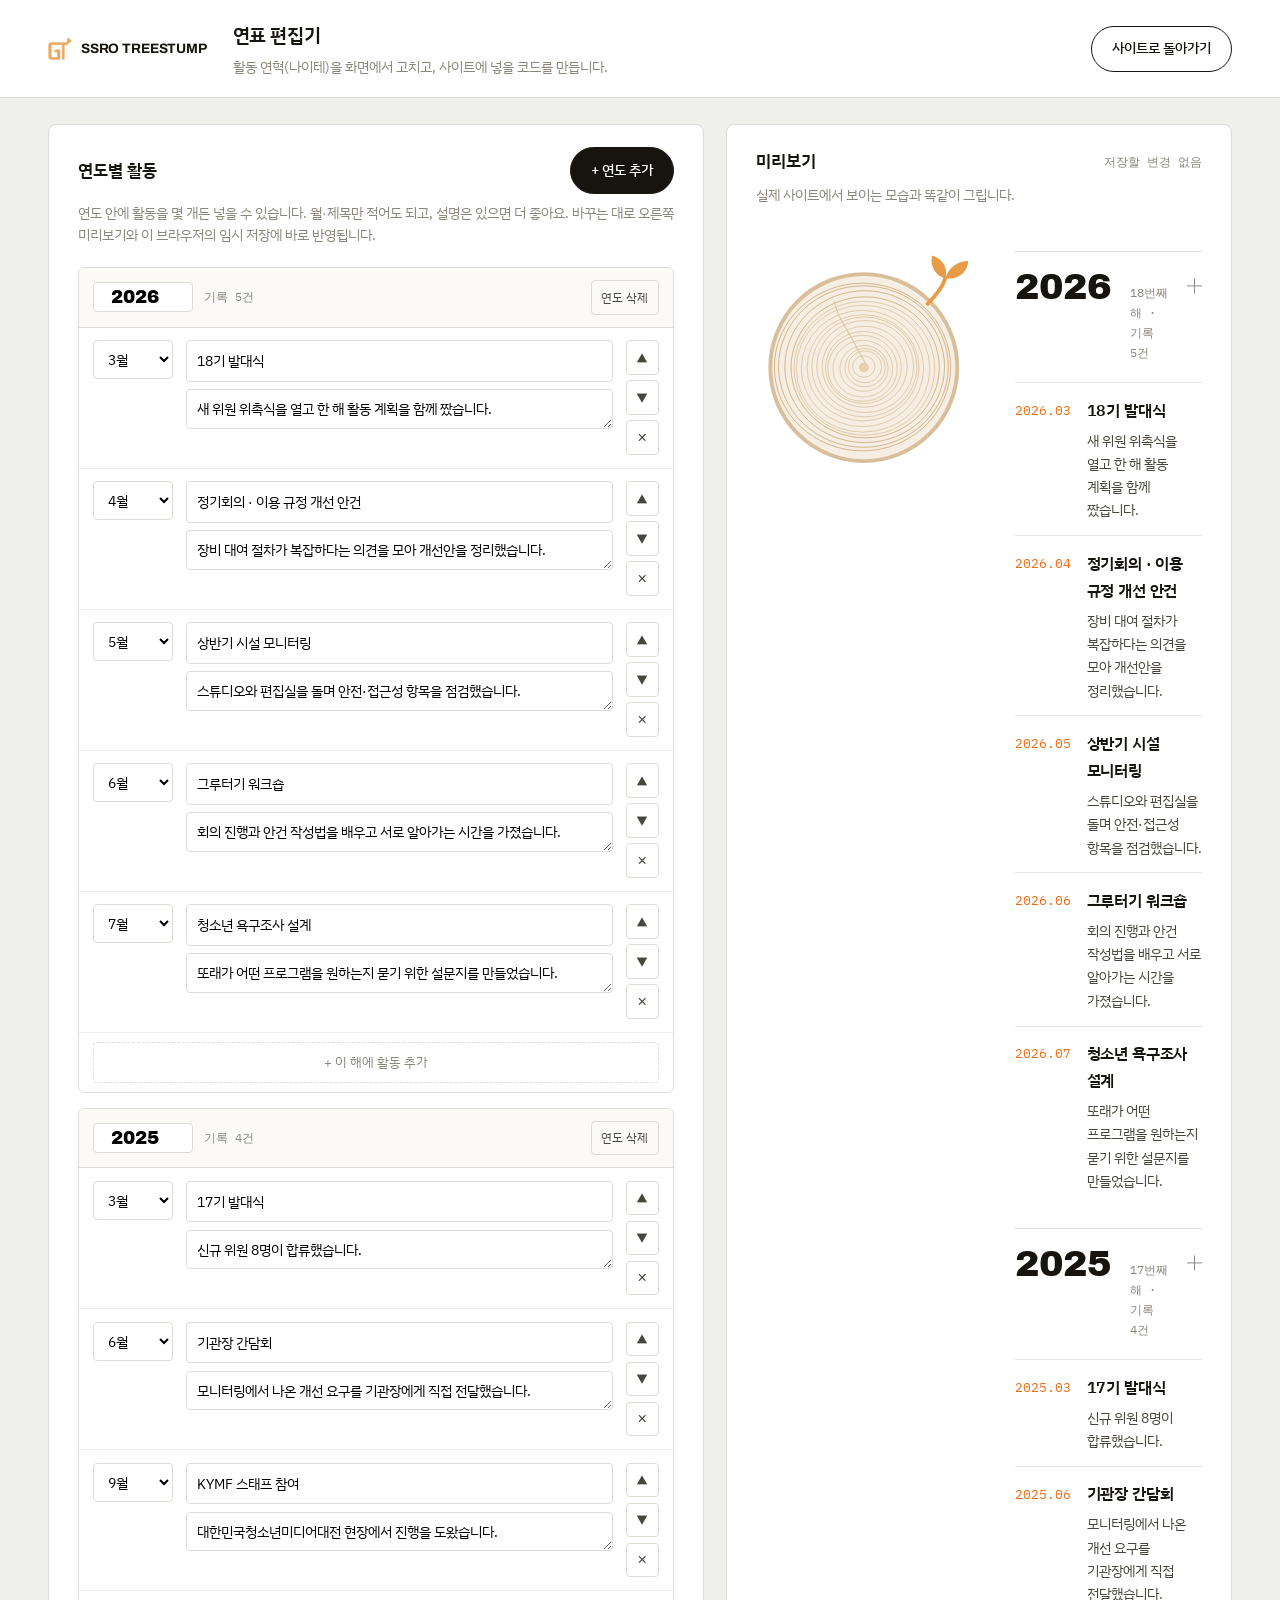
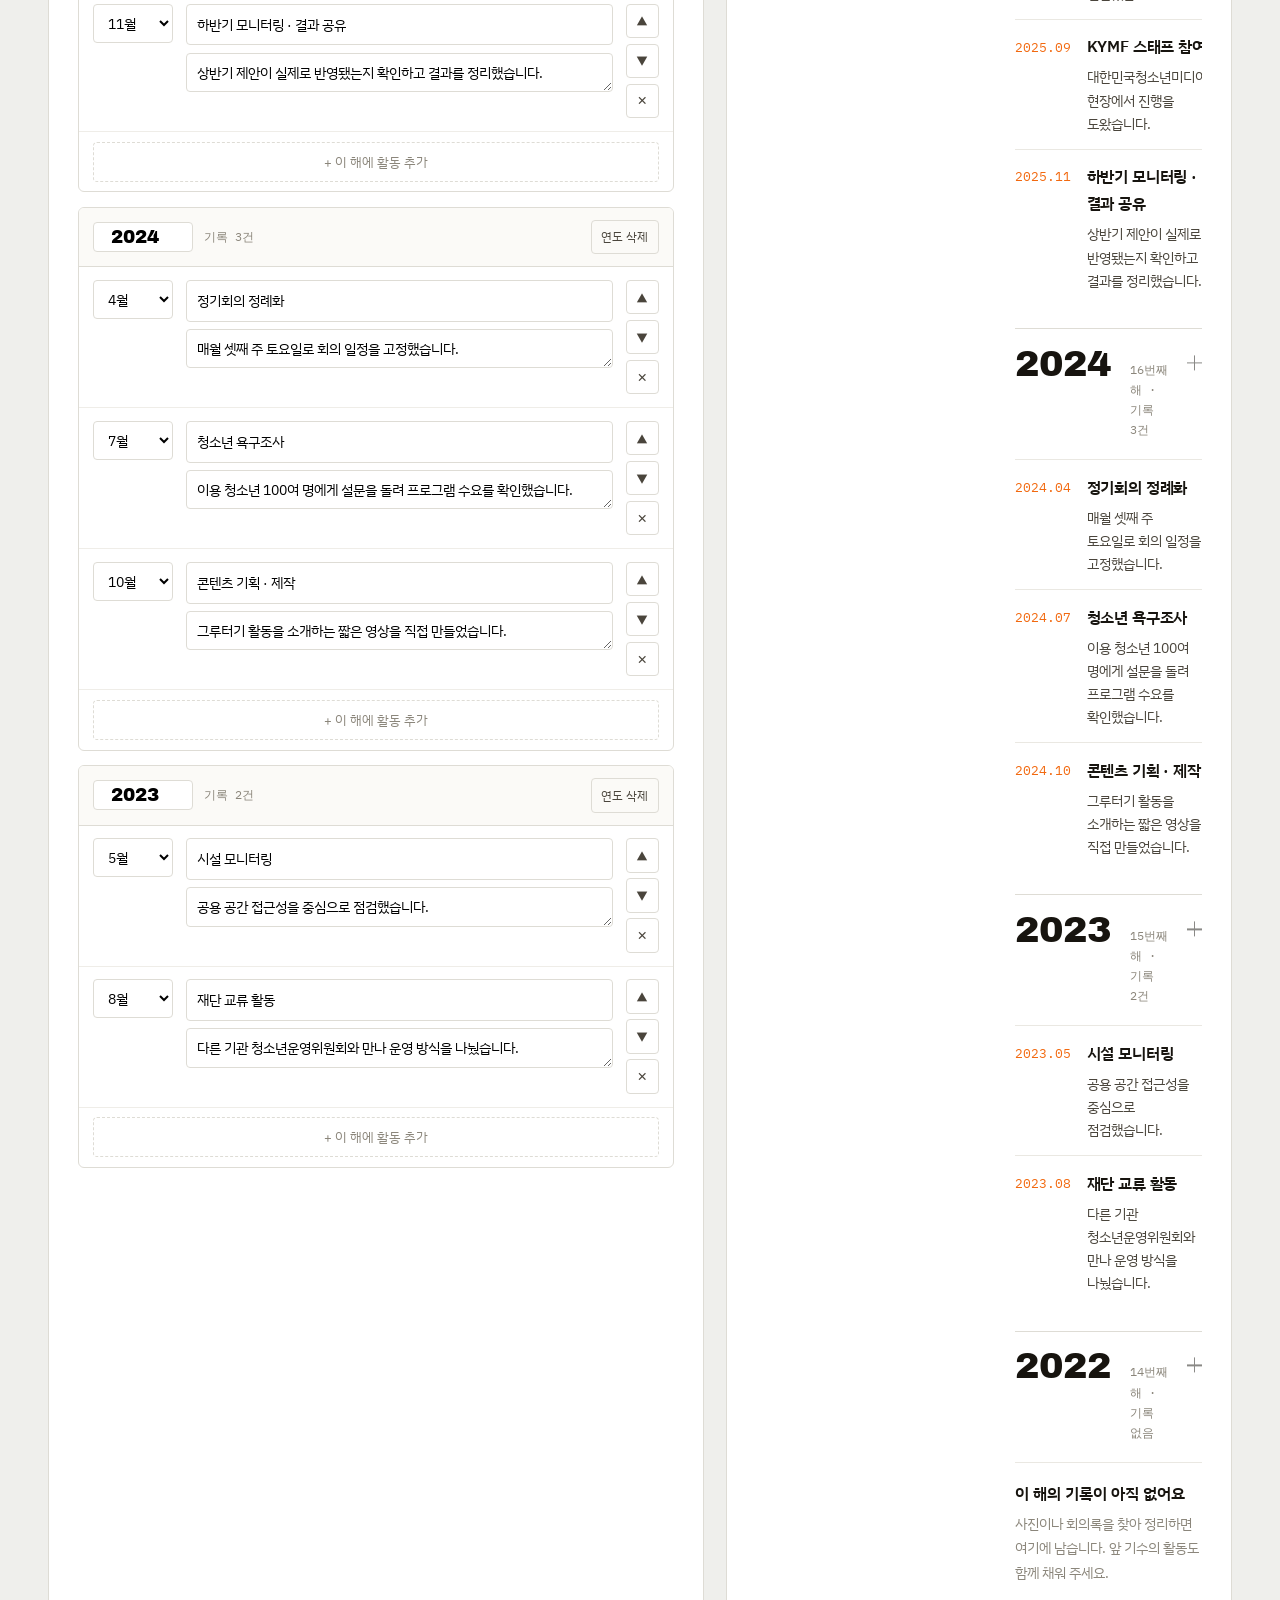
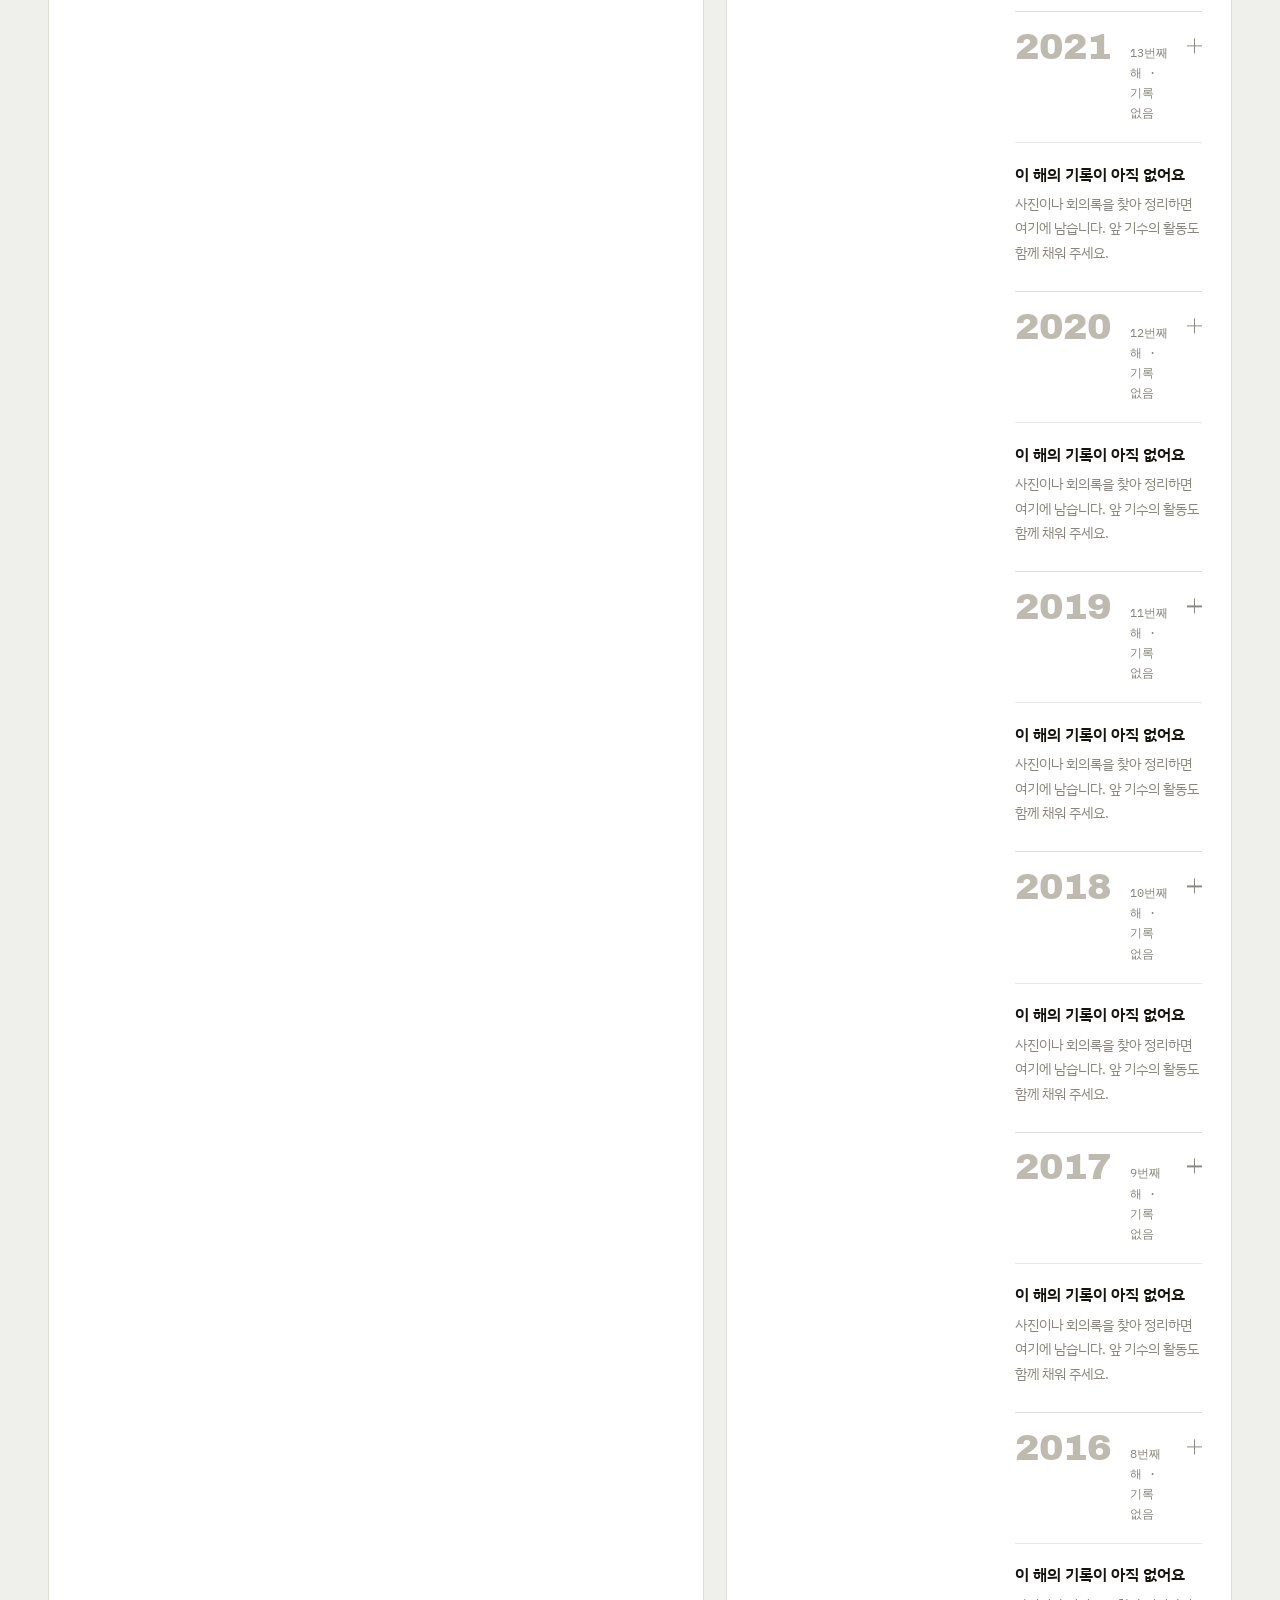
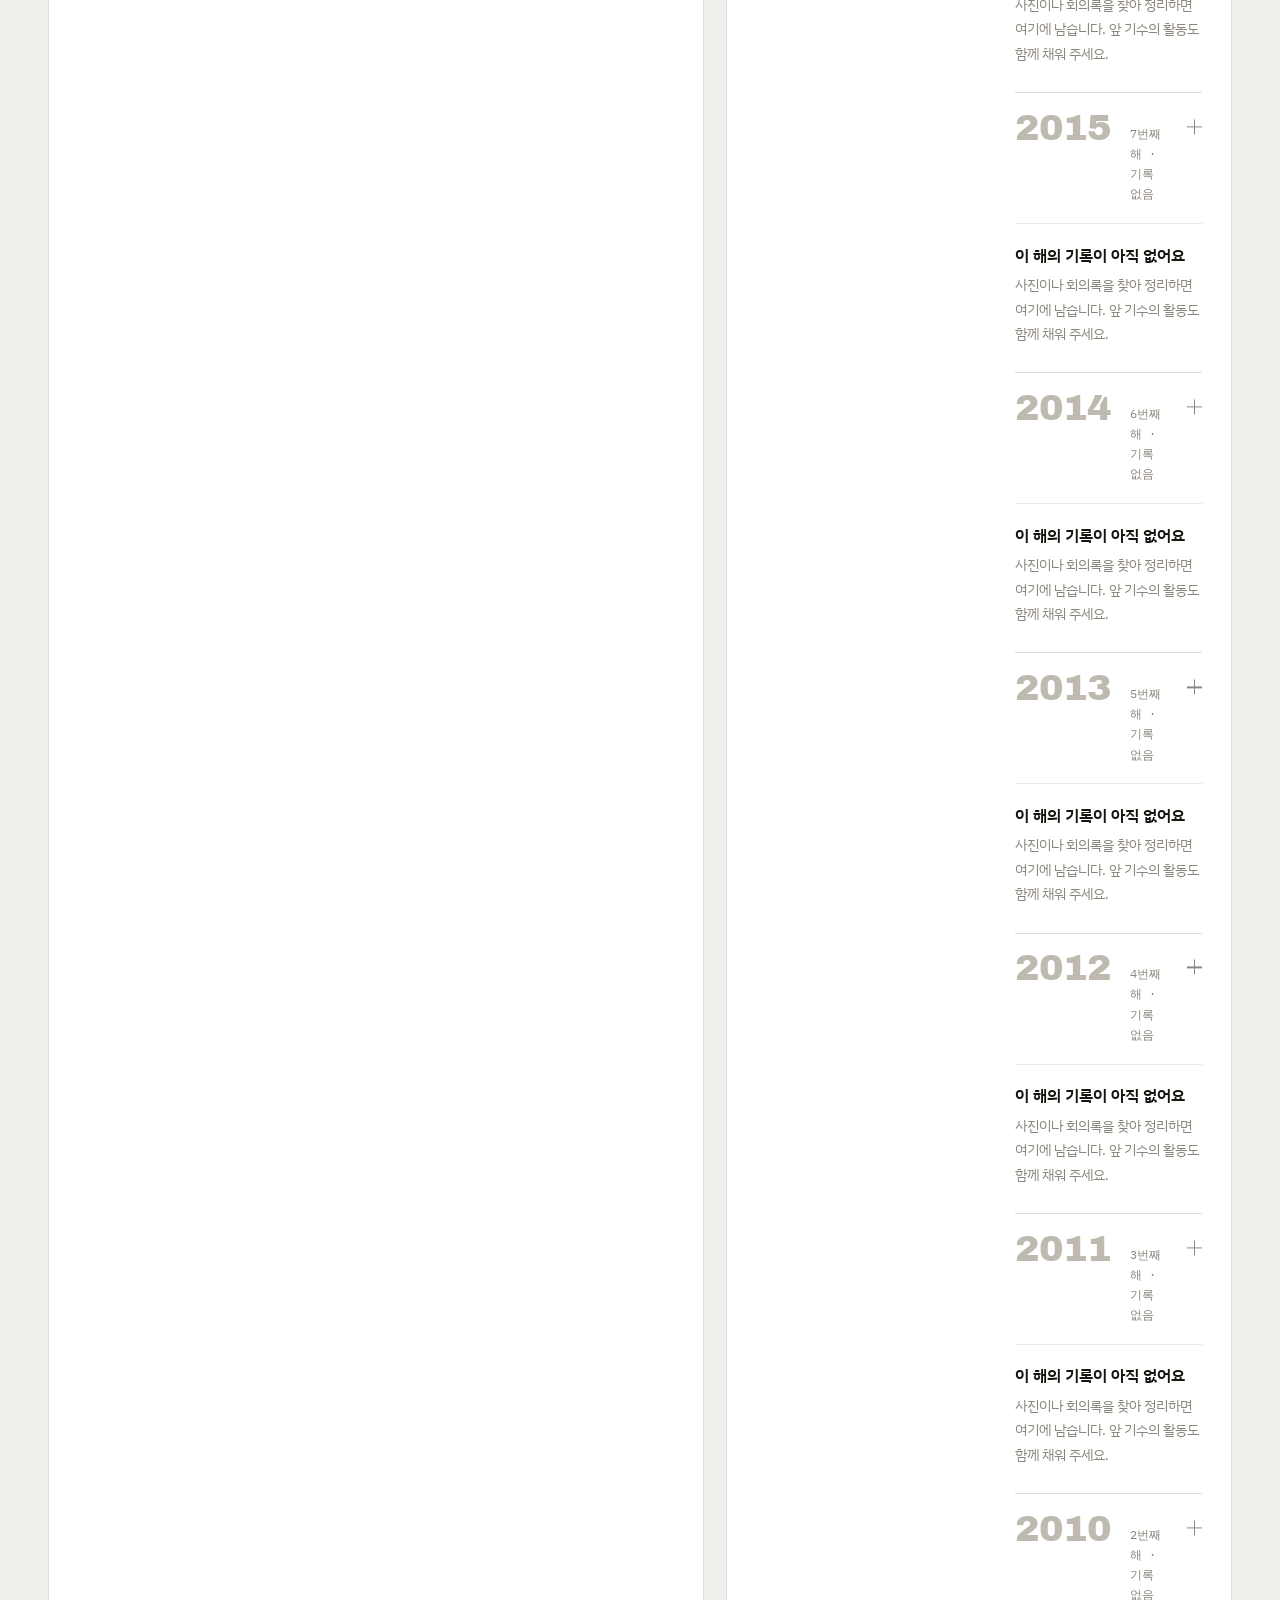
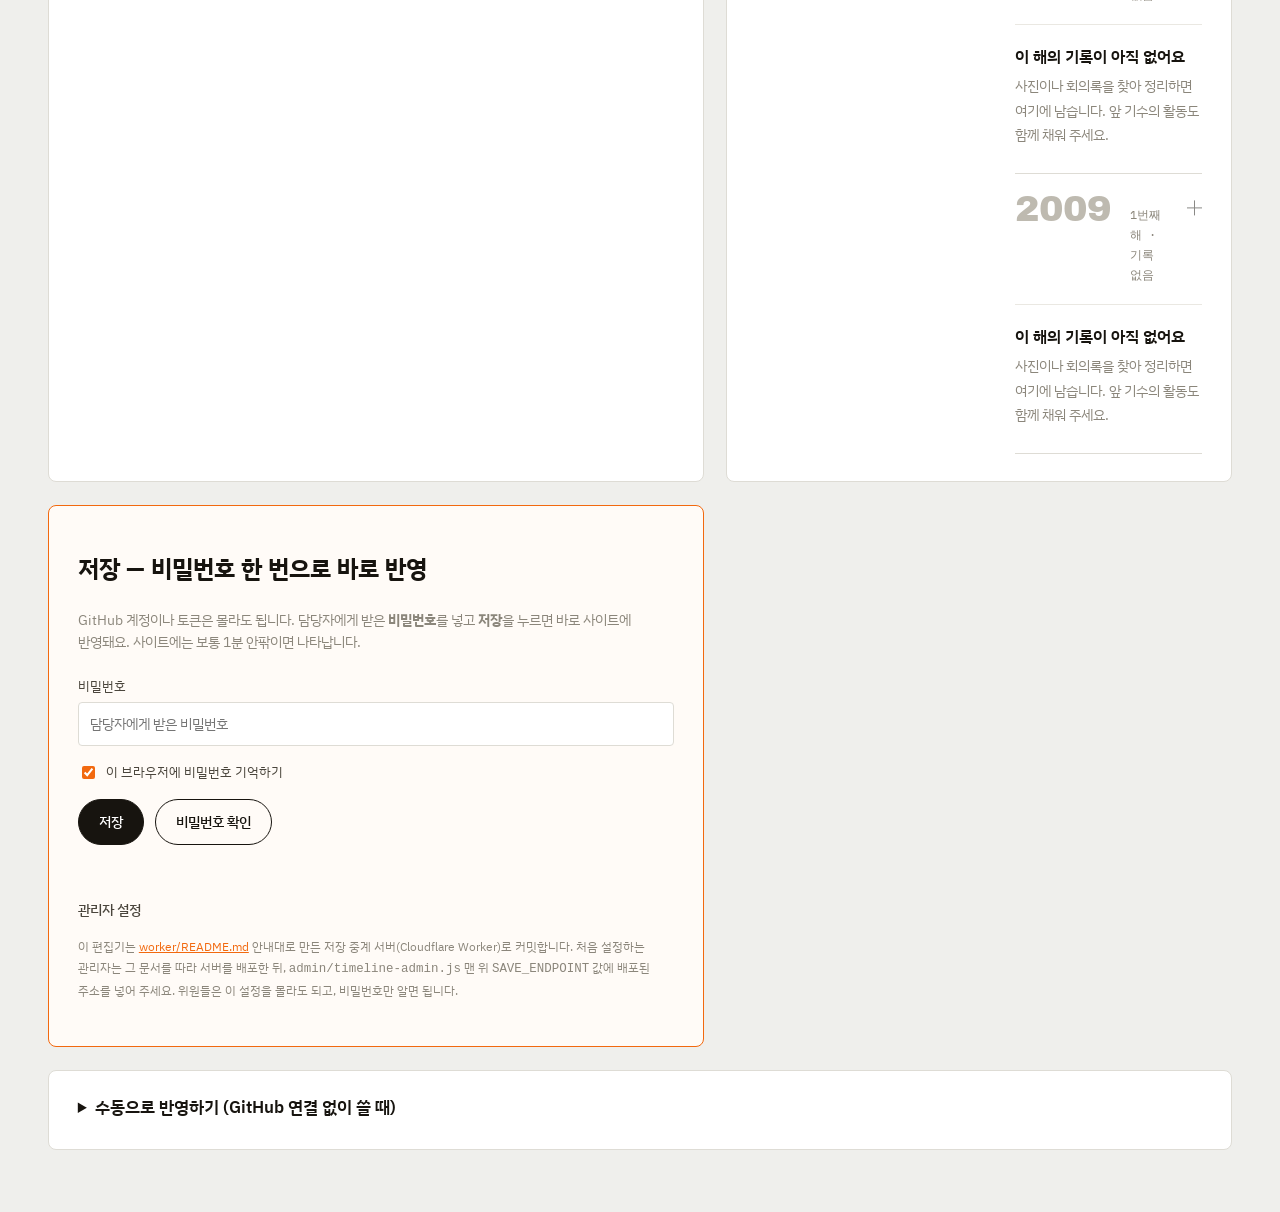
==== commit 5a334267: "Fix hero/preview UX and replace PAT save with password-gated relay - Hero background now uses the lo" ====
--- a/admin/timeline.html
+++ b/admin/timeline.html
@@ -64,44 +64,39 @@
   </section>
 
   <section class="admin-panel admin-publish" aria-labelledby="publishTitle">
-    <h2 id="publishTitle">GitHub에 저장 — 누르면 바로 반영</h2>
-    <p class="admin-hint">
-      이 편집기는 서버 없이 브라우저에서만 동작하지만, GitHub 토큰을 한 번 넣어 두면
-      <b>저장</b> 버튼을 누르는 즉시 <code>js/data.js</code> 를 저장소에 직접 커밋합니다.
-      파일을 내려받아 옮길 필요가 없어요. 사이트에는 보통 1분 안팎이면 반영됩니다
-      (GitHub Pages/Netlify/Vercel이 커밋을 보고 자동으로 다시 배포하는 시간).
+    <h2 id="publishTitle">저장 — 비밀번호 한 번으로 바로 반영</h2>
+    <p class="admin-hint" id="publishHint">
+      GitHub 계정이나 토큰은 몰라도 됩니다. 담당자에게 받은 <b>비밀번호</b>를
+      넣고 <b>저장</b>을 누르면 바로 사이트에 반영돼요. 사이트에는 보통 1분
+      안팎이면 나타납니다.
     </p>
 
-    <details class="admin-gh-settings" id="ghSettings">
-      <summary>GitHub 연결 설정 <span class="admin-gh-status" id="ghStatus">연결 안 됨</span></summary>
-      <div class="admin-gh-grid">
-        <label>저장소 소유자<input type="text" id="ghOwner" placeholder="heerion" autocomplete="off"></label>
-        <label>저장소 이름<input type="text" id="ghRepo" placeholder="ssro_treestump" autocomplete="off"></label>
-        <label>브랜치<input type="text" id="ghBranch" placeholder="main" autocomplete="off"></label>
-        <label class="admin-gh-token">개인 액세스 토큰(PAT)<input type="password" id="ghToken" placeholder="github_pat_…" autocomplete="off"></label>
-      </div>
-      <label class="admin-gh-remember">
-        <input type="checkbox" id="ghRemember" checked>
-        <span>이 브라우저에 저장소 정보·토큰 기억하기</span>
-      </label>
-      <p class="admin-gh-note">
-        <a href="https://github.com/settings/personal-access-tokens/new" target="_blank" rel="noopener">GitHub에서 fine-grained 토큰 만들기</a> —
-        <b>Repository access</b>는 이 저장소 하나만, <b>Permissions → Contents</b>는
-        <b>Read and write</b>로만 좁혀서 만드세요. 유효 기간도 짧게 잡는 걸 추천합니다.
-        토큰은 이 브라우저에만 저장되고 GitHub API로만 전송돼요. 공용 컴퓨터에서는
-        체크를 끄거나 아래 '토큰 지우기'로 끝난 뒤 지워 주세요.
-      </p>
-      <div class="admin-export-actions">
-        <button class="btn ghost" id="ghCheckBtn" type="button">연결 확인</button>
-        <button class="btn ghost" id="ghClearBtn" type="button">토큰 지우기</button>
-      </div>
-    </details>
+    <div class="admin-gh-grid">
+      <label class="admin-gh-token">비밀번호<input type="password" id="pwInput" placeholder="담당자에게 받은 비밀번호" autocomplete="off"></label>
+    </div>
+    <label class="admin-gh-remember">
+      <input type="checkbox" id="pwRemember" checked>
+      <span>이 브라우저에 비밀번호 기억하기</span>
+    </label>
 
     <div class="admin-export-actions admin-publish-actions">
-      <button class="btn" id="ghSaveBtn" type="button">GitHub에 저장</button>
-      <span class="admin-save-state" id="ghSaveState"></span>
+      <button class="btn" id="pwSaveBtn" type="button">저장</button>
+      <button class="btn ghost" id="pwCheckBtn" type="button">비밀번호 확인</button>
+      <span class="admin-save-state" id="pwSaveState"></span>
     </div>
-    <p class="admin-note" id="ghNote"></p>
+    <p class="admin-note" id="pwNote"></p>
+
+    <details class="admin-gh-settings" id="adminSettings">
+      <summary>관리자 설정</summary>
+      <p class="admin-gh-note">
+        이 편집기는 <a href="../worker/README.md" target="_blank" rel="noopener">worker/README.md</a>
+        안내대로 만든 저장 중계 서버(Cloudflare Worker)로 커밋합니다. 처음
+        설정하는 관리자는 그 문서를 따라 서버를 배포한 뒤,
+        <code>admin/timeline-admin.js</code> 맨 위 <code>SAVE_ENDPOINT</code>
+        값에 배포된 주소를 넣어 주세요. 위원들은 이 설정을 몰라도 되고,
+        비밀번호만 알면 됩니다.
+      </p>
+    </details>
   </section>
 
   <section class="admin-panel admin-export" aria-labelledby="exportTitle">
--- a/css/style.css
+++ b/css/style.css
@@ -112,15 +112,19 @@
 .nav.solid .nav-links a.on{background:var(--ink);color:#fff}
 
 /* ============================================================
-   히어로 — 화면을 꽉 채우는 주황 판
+   히어로 — 화면을 꽉 채우는 로고색(호박빛 amber) 판
    ============================================================ */
 .hero{
-  position:relative;background:var(--orange);color:#fff;overflow:hidden;
+  position:relative;background:var(--amber);color:#fff;overflow:hidden;
   min-height:100svh;margin-top:calc(var(--nav-h) * -1);
   display:flex;flex-direction:column;justify-content:center;align-items:center;
   padding:calc(var(--nav-h) + 2rem) var(--pad) 6.5rem;
 }
-.mq-field{position:absolute;inset:-2% 0;display:flex;flex-direction:column;justify-content:center;gap:clamp(.1rem,.7vh,.55rem)}
+.mq-field{
+  position:absolute;inset:-2% 0;display:flex;flex-direction:column;justify-content:center;gap:clamp(.1rem,.7vh,.55rem);
+  -webkit-mask-image:linear-gradient(90deg,transparent,#000 26%,#000 74%,transparent);
+  mask-image:linear-gradient(90deg,transparent,#000 26%,#000 74%,transparent);
+}
 .mq-row{overflow:hidden}
 .mq-track{display:flex;width:max-content;animation:drift var(--dur,40s) linear infinite;animation-delay:var(--delay,0s)}
 .mq-row.rev .mq-track{animation-direction:reverse}
@@ -143,7 +147,7 @@
 .hero-center::before{
   content:"";position:absolute;left:50%;top:50%;transform:translate(-50%,-50%);
   width:min(1400px,150vw);height:min(760px,90vh);
-  background:radial-gradient(ellipse at center,var(--orange) 34%,rgba(242,105,15,.86) 52%,rgba(242,105,15,0) 74%);
+  background:radial-gradient(ellipse at center,var(--amber) 34%,rgba(232,155,71,.86) 52%,rgba(232,155,71,0) 74%);
 }
 .hero-center > *{position:relative}
 .hero-mark{width:clamp(38px,5vw,52px);filter:brightness(0) invert(1);margin-bottom:clamp(1rem,2.5vh,1.8rem)}
--- a/css/timeline-admin.css
+++ b/css/timeline-admin.css
@@ -90,10 +90,12 @@
 
 /* ── 미리보기 ───────────────────────────────────────────── */
 .admin-rings .stump{max-width:220px}
-.admin-preview .yr-head{cursor:pointer}
-.admin-preview .years{max-height:560px;overflow-y:auto}
+/* 미리보기는 확인용이라 접어 두지 않고 모든 연도의 활동을 항상 펼쳐 보여줍니다.
+   내부 스크롤로 잘라내지 않고 페이지와 함께 자연스럽게 스크롤됩니다. */
+.admin-preview .yr-body{grid-template-rows:1fr}
+.admin-preview .yr-head{cursor:default}
 
-/* ── GitHub에 바로 저장 ─────────────────────────────────── */
+/* ── 저장 (비밀번호 + 중계 서버) ────────────────────────── */
 .admin-publish{border-color:var(--orange);background:#FFFBF7}
 .admin-publish-actions{align-items:center}
 .admin-gh-settings{margin:1.1rem 0}
@@ -101,12 +103,6 @@
   cursor:pointer;font-size:.88rem;font-weight:500;color:var(--ink-2);
   display:flex;align-items:center;gap:.6rem;
 }
-.admin-gh-status{
-  font-family:var(--mono);font-size:.72rem;color:var(--mute);
-  border:1px solid var(--line);border-radius:999px;padding:.15rem .6rem;
-}
-.admin-gh-status.on{color:#3E7A4C;border-color:#3E7A4C}
-.admin-gh-status.error{color:#C7401A;border-color:#C7401A}
 .admin-gh-grid{display:grid;grid-template-columns:1fr 1fr;gap:.8rem;margin-top:1rem}
 .admin-gh-grid label{display:flex;flex-direction:column;gap:.35rem;font-size:.82rem;color:var(--ink-2)}
 .admin-gh-token{grid-column:1 / -1}
